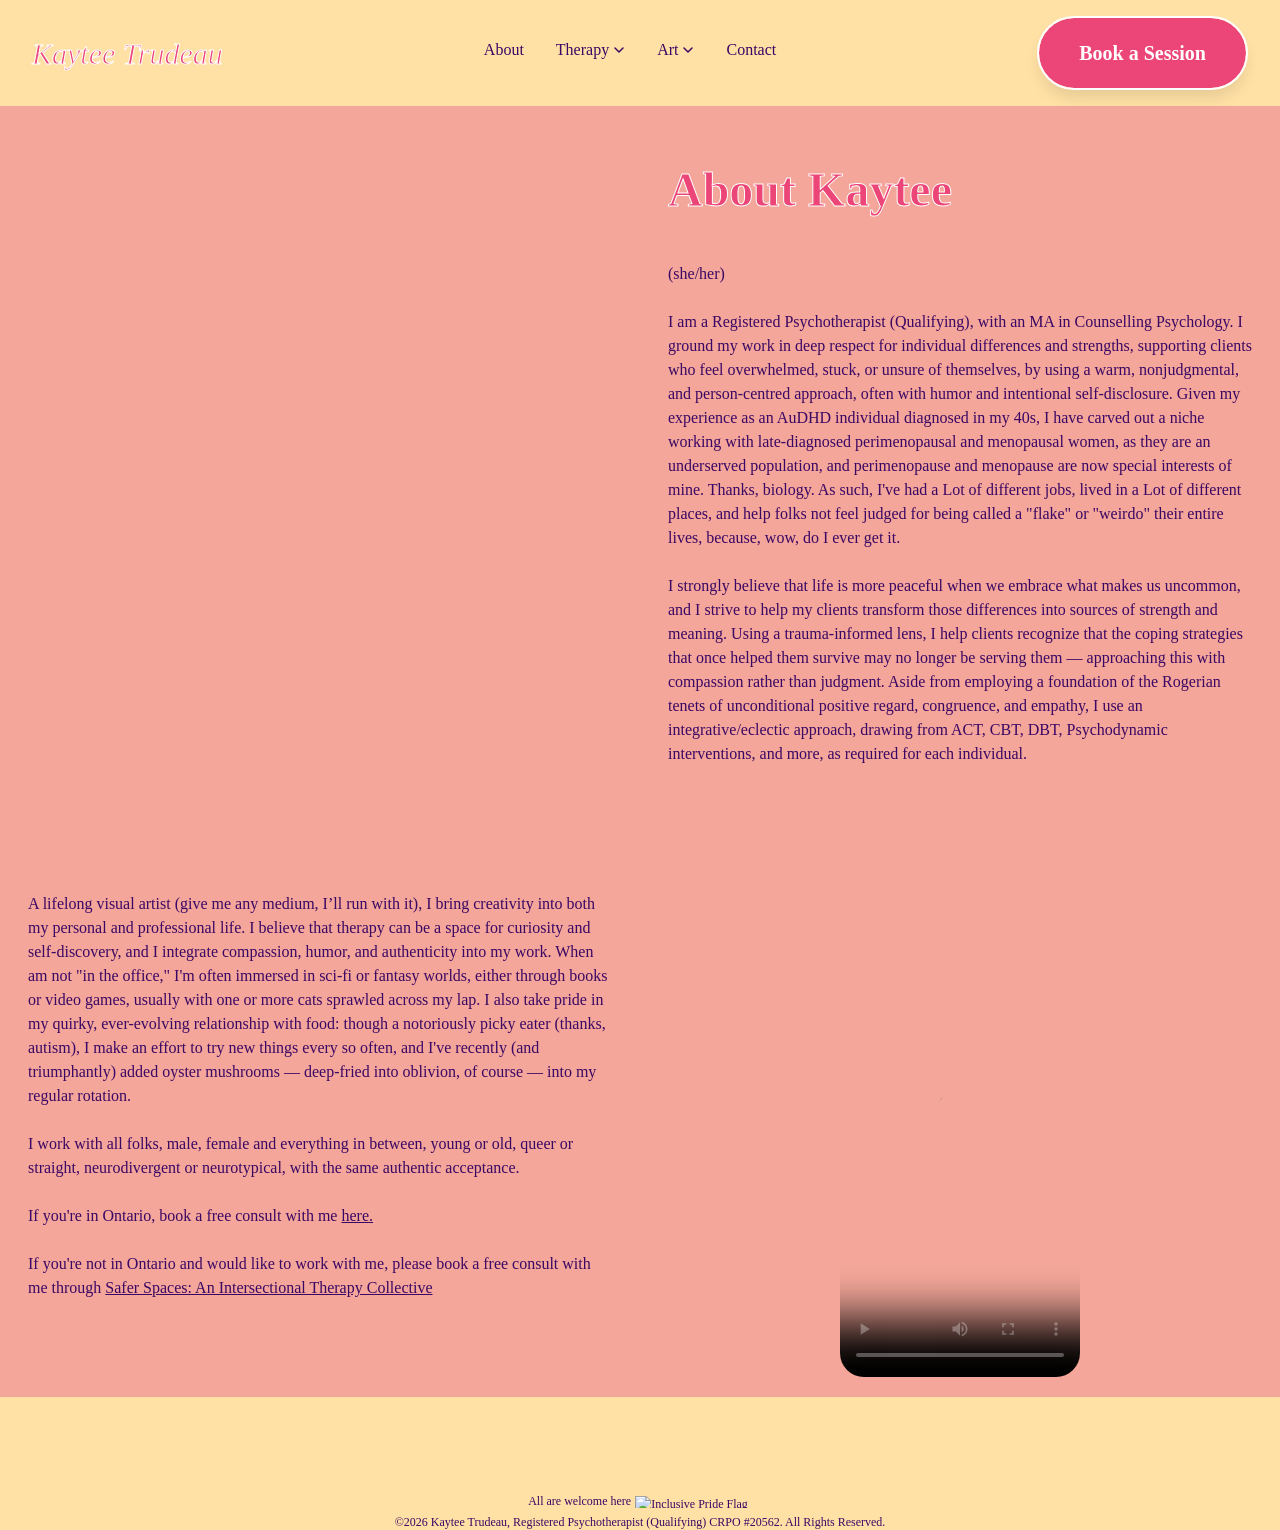
==== about.html @ de6227e6 "Remove background color from footer Removed background color from footer in about.html" ====
<!doctype html>

<html lang="en">
  <head>
        <link rel="stylesheet" href="style.css">
    <link rel="preconnect" href="https://cdn.shopify.com">
<!-- Preload for Mobile Screens -->
<link rel="preload" fetchpriority="high" as="image" href="https://cdn.shopify.com/s/files/1/0006/9556/6392/files/kaytee_in_office.jpg?width=400&format=webp" type="image/webp" media="(max-width: 767px)">

<!-- Preload for Desktop Screens -->
<link rel="preload" fetchpriority="high" as="image" href="https://cdn.shopify.com/s/files/1/0006/9556/6392/files/kaytee_in_office.jpg?width=1200"&format=webp type="image/webp" media="(min-width: 768px)">   
    <!-- Google tag (gtag.js) -->
<script async src="https://www.googletagmanager.com/gtag/js?id=G-HZFQVVL7S4"></script>
<script>
  window.dataLayer = window.dataLayer || [];
  function gtag(){dataLayer.push(arguments);}
  gtag('js', new Date());

  gtag('config', 'G-HZFQVVL7S4');
</script>
   <meta charset="utf-8" />
   <title>About Kaytee Trudeau | Neurodivergent Therapist Ontario</title>
    <meta
      name="description"
      content="Meet Kaytee Trudeau, an AuDHD Registered Psychotherapist (Qualifying) in Ontario focusing on therapy for neurodivergent (ADHD/ASD) perimenopause & menopause."
    />
    <link rel="canonical" href="https://kayteetrudeau.ca/about" />
    <link rel="icon" type="image/png" href="https://cdn.shopify.com/s/files/1/0006/9556/6392/files/favicon.png">
    <meta
      property="og:title"
      content="About Kaytee Trudeau | AuDHD & Neurodivergent Therapist Ontario"
    />
    <meta
      property="og:description"
      content="Meet Kaytee Trudeau, an AuDHD Registered Psychotherapist (Qualifying) in Ontario focusing on therapy for neurodivergent (ADHD/ASD) perimenopause & menopause."
    />
    <meta
      property="og:image"
      content="https://cdn.shopify.com/s/files/1/0006/9556/6392/files/kaytee_in_office.jpg"
    />

    <meta content="width=device-width, initial-scale=1.0" name="viewport" />
    <script>
      function openMobileMenu() {
        document.getElementById('mobileMenu').classList.add('open');
        document.body.style.overflow = 'hidden';
      }
      function closeMobileMenu() {
        document.getElementById('mobileMenu').classList.remove('open');
        document.body.style.overflow = '';
      }
      function toggleSection(id) {
        const section = document.getElementById(id);
        const chevron = document.getElementById(id + '-chevron');
        const isOpen = section.style.display === 'flex';
        section.style.display = isOpen ? 'none' : 'flex';
        chevron.style.transform = isOpen ? 'rotate(0deg)' : 'rotate(180deg)';
      }
    </script>
    <style>
  .responsive-bg-image {
    width: 100%;
    min-height: 450px;
    background-size: cover;
    background-position: center;
  }
</style>
  </head>
  <body class="bg-white font-body selection:bg-tertiary/30">
      <div id="header-placeholder"></div>
<script>
  fetch('header.html')
    .then(response => response.text())
    .then(data => {
      document.getElementById('header-placeholder').innerHTML = data;
    });
</script>
    <main
      class="relative overflow-hidden about-main"
      style="background-color: #f3a699;
      color: #3b0764;"
    >
    
<div class="about-grid-container">
          <div style="width: 100%; padding: 20px 20px 0px 20px; display: flex;">
         <div class="responsive-bg-image" fetchpriority="high" style="
width: 100%; 
        min-height: 450px; 
        background-size: cover; 
        background-position: center; 
        border-radius: 1.5rem;
      "></div>
        </div>
        <div
          class="about-text-up"
          style="
            width: 100%;
            padding: 28px 28px 0px 28px;
            display: flex;
            flex-direction: column;
            justify-content: flex-start;
            margin-top: 10px;
          "
        >
          <h2
            class="text-5xl font-headline font-bold mb-12"
            style="color: #eb4677; -webkit-text-stroke: 1px white; padding: 0;"
          >
            About Kaytee
          </h2>
          <span class="text-2xl">(she/her)</span><br />
          <p class="p10">
            I am a Registered Psychotherapist (Qualifying), with an MA in
            Counselling Psychology. I ground my
            work in deep respect for individual differences and strengths,
            supporting clients who feel overwhelmed, stuck, or unsure of
            themselves, by using a warm, nonjudgmental, and person-centred approach, often with humor
            and intentional self-disclosure. Given my
            experience as an AuDHD individual diagnosed in my 40s, I have carved out a niche working with late-diagnosed
            perimenopausal and menopausal women, as they are an underserved
            population, and perimenopause and menopause are now special
            interests of mine. Thanks, biology. As such, I've had a Lot of different jobs, lived in a Lot of different places, and 
            help folks not feel judged for being called a "flake" or "weirdo" their entire lives, because, wow, do I ever get it.<br /><br />
            I strongly believe that life is
            more peaceful when we embrace what makes us uncommon, and I strive
            to help my clients transform those differences into sources of
            strength and meaning. Using a trauma-informed lens, I help clients
            recognize that the coping strategies that once helped them survive may no
            longer be serving them — approaching this with compassion rather
            than judgment. Aside from employing a foundation of the Rogerian
            tenets of unconditional positive regard, congruence, and empathy, I
            use an integrative/eclectic approach, drawing from ACT, CBT, DBT,
            Psychodynamic interventions, and more, as required for each individual.
          </p>
        </div>
      </div>
<div style="clear: both; display: block; height: 1px; visibility: hidden;"></div>
<div class="about-grid-container" style="align-items: center;">
          <div
          class="about-text-down"
          style="
            width: 100%;
            padding: 28px 28px 0px 28px;
            display: flex;
            flex-direction: column;
            justify-content: center;
          "
        >
          <p>
            A lifelong visual
            <a href="https://www.behance.net/kayteetrudeau">artist</a> (give me
            any medium, I’ll run with it), I bring creativity into both my
            personal and professional life. I believe that therapy can be a
            space for curiosity and self-discovery, and I integrate compassion,
            humor, and authenticity into my work. When am not "in the office,"
            I'm often immersed in sci-fi or fantasy worlds, either through books
            or video games, usually with one or more cats sprawled across my
            lap. I also take pride in my quirky, ever-evolving relationship with
            food: though a notoriously picky eater (thanks, autism), I make an
            effort to try new things every so often, and I've recently (and
            triumphantly) added oyster mushrooms — deep-fried into oblivion, of
            course — into my regular rotation. <br /><br />
            I work with all folks, male, female and everything in between, young
            or old, queer or straight, neurodivergent or neurotypical, with the
            same authentic acceptance.
            <br /><br />
            If you're in Ontario, book a free consult with me <a
              href="book-a-session.html"
              style="text-decoration: underline"
              >here.</a
            ></br></br> If you're not in Ontario and would like to work with me, please book a free consult with me through <a style="text-decoration: underline" href="https://saferspacestherapy.janeapp.com/locations/safer-spaces/book#/staff_member/28">Safer Spaces: An Intersectional Therapy Collective</a>
          </p>
        </div>
       <!-- Added a wrapper to center the constrained video and keep layout isolated -->
<div class="video-container" style="width: 100%; overflow: hidden; padding: 20px; display: flex; justify-content: center;">
  <video
    style="
      max-width: 650px; /* Prevents the video from blowing up to 100% screen width */
      height: auto; 
      display: block; 
      border-radius: 1.5rem;
        margin: 0 auto;
    "
    src="https://cdn.shopify.com/videos/c/o/v/43a85d08a9e9406cae73b7aef0f4cc10.mp4"
poster="https://cdn.shopify.com/s/files/1/0006/9556/6392/files/screenshot_of_kaytee_video.png?format=webp"
    controls
  ></video>
</div>
      </div>
    </main>

    <footer style="padding-top: 6rem">
      <div class="font-label text-center text-xs pt12" style="color: #3b0764">
        <div style="margin-bottom: 5px">
          <span>All are welcome here</span
          ><img
            src="https://cdn.shopify.com/s/files/1/0006/9556/6392/files/Inclusive-Pride-Flag.png?format=100webp&width=50"
            alt="Inclusive Pride Flag"
            style="display: inline-block; height: 12px; margin: 0 4px"
          />
        </div>
        ©2026 Kaytee Trudeau, Registered Psychotherapist (Qualifying) CRPO #20562.
        All Rights Reserved.
      </div>
    </footer>
  </body>
</html>
---- style.css ----
:root {
    --color-purple-deep: #3b0764;
    --color-purple-light: #f3e7fd;
    --color-pink: #eb4677;
    --color-yellow: #f7be4e;
    --color-white: #ffffff;
    --font-headline: 'Cooper Five Opti Black', cursive;
    --font-body: 'Fraunces', serif;
    --transition: all 0.5s cubic-bezier(0.4, 0, 0.2, 1);
}

@font-face {
    font-family: 'Cooper Five Opti Black';
    src: url(https://cdn.shopify.com/s/files/1/0006/9556/6392/files/CooperFiveOpti-Black.ttf?v=1774447652) format('truetype');
    font-weight: 400;
    font-style: normal;
    font-display: swap;
}
@font-face {
    font-display: swap;
    font-family: Fraunces;
    font-style: normal;
    font-weight: 400;
    src: url(https://cdn.shopify.com/s/files/1/0006/9556/6392/files/fraunces-v38-latin-regular.woff2) format('woff2');
}
@font-face {
    font-display: swap;
    font-family: Fraunces;
    font-style: italic;
    font-weight: 400;
    src: url(https://cdn.shopify.com/s/files/1/0006/9556/6392/files/fraunces-v38-latin-italic.woff2) format('woff2');
}
@font-face {
    font-display: swap;
    font-family: Fraunces;
    font-style: normal;
    font-weight: 500;
    src: url(https://cdn.shopify.com/s/files/1/0006/9556/6392/files/fraunces-v38-latin-500.woff2) format('woff2');
}
@font-face {
    font-display: swap;
    font-family: Fraunces;
    font-style: normal;
    font-weight: 700;
    src: url(https://cdn.shopify.com/s/files/1/0006/9556/6392/files/fraunces-v38-latin-700.woff2) format('woff2');
}

.bento-container {
    background-color: var(--color-purple-deep);
    border-radius: 3rem;
    border: 3px solid var(--color-purple-deep);
    transition: var(--transition);
    color: #fff;
}
.purple-cards:hover .bento-container {
    transform: translateY(-5px);
}
.btn-gradient {
    background: var(--color-pink);
    padding: 1.25rem 2.5rem;
    border-radius: 9999px;
    font-weight: 700;
    text-align: center;
    display: inline-block;
    color: #fff;
    transition: var(--transition);
    box-shadow: 0 10px 15px -3px rgba(0, 0, 0, .1);
    text-decoration: none;
}
.btn-gradient:hover {
    border: 2px solid var(--color-pink);
    color: var(--color-pink);
    transform: scale(1.05);
}
.category-pill {
    display: inline-block;
    background-color: #3b0764;
    color: #fff;
    padding: .75rem 2rem;
    border-radius: 9999px;
    font-family: 'Cooper Five Opti Black', serif;
    font-size: 1.5rem;
    font-style: italic;
    margin-bottom: 2rem;
    box-shadow: 0 10px 15px -3px rgba(0, 0, 0, .1);
}
.resource-pill {
    display: flex;
    flex-direction: column;
    padding: 1.25rem;
    background-color: #fff;
    border: 2px solid #f7be4e;
    border-radius: 1.5rem;
    transition: all .2s ease-in-out;
    text-decoration: none;
    height: 100%;
}
a.resource-pill:hover {
    box-shadow: 0 4px 12px rgba(243, 166, 153, .3);
    transform: translateY(-2px);
    border-color: #f7be4e;
}
.pill-label {
    font-weight: 800;
    letter-spacing: .1em;
    color: #eb4677;
    margin-bottom: .25rem;
    text-transform: uppercase;
    display: block;
    font-size: .75rem;
    opacity: .8;
}
.pill-title {
    color: #3b0764;
    font-size: 1rem;
    line-height: 1.4;
    display: block;
    font-weight: 600;
}
.dropdown-item {
    display: flex;
    align-items: center;
    transition: background .15s;
    padding: .75rem 1rem;
}
.dropdown-item:hover {
    background-color: rgba(235, 70, 119, .15) !important;
}
.about-grid-container {
    display: grid;
    grid-template-columns: 1fr 1fr;
    width: 100%;
}
.responsive-bg-image {
    background-image: url("https://cdn.shopify.com/s/files/1/0006/9556/6392/files/kaytee_in_office.jpg?width=1200&format=webp");
}
.hero-img img {
    display: block;
    vertical-align: middle;
    max-width: 100%;
}
.font-headline, .logo-text, .mobile-menu-top-link, .nav-link {
    font-family: 'Cooper Five Opti Black', cursive !important;
}
.sparkle {
    pointer-events: none;
}
@media (min-width: 769px) {
    .desktop-hide { display: none; }
main {
  padding-top: 8rem;
}
.index-main {
  padding-top: 0;
}
}

@media (max-width: 768px) {
    .consult-img { width: 100% !important; }
    .bento { height: 24rem !important; }
    .mobile-hide { display: none; }
    .title-text { padding-right: .5rem; }
    .bento-container { max-height: auto !important; }
    .indie { align-items: flex-start; flex-direction: column; align-items: center; }
    .hero-img { top: 18% !important; transform: none !important; width: 45% !important; left: 1rem !important; }
    
    .mobile-p { 
        background: #fff; 
        color: #3b0764 !important; 
        padding: 1.25rem; 
        border-radius: 2rem; 
        border: 2px solid #f7be4e; 
        box-shadow: 0 4px 10px rgba(0, 0, 0, .05); 
        margin-bottom: 30px !important; 
        width: 95% !important; 
        -webkit-text-fill-color: #3b0764 !important; 
    }
    .mobile-title-nd { 
        display: block !important; 
        text-align: center !important; 
        padding-right: 0 !important; 
        width: 100% !important; 
        margin-left: 0 !important; 
        font-size: 22px !important; 
        margin-right: 0 !important; 
        padding-left: 0 !important; 
    }
    .mobile-p-flex { display: flex; justify-content: center; }
    .hero-section { margin-bottom: 0 !important; }
    .indie-mobile { display: flex; margin-top: 15px; justify-content: center; }
    .text-xs { padding-left: 10px; margin-right: 8px; }
    .purple-cards { text-align: center; }
    .button-mob { padding: 20px; }
    a.button-mob { width: max-content; margin: auto; }
    .about-p { width: 25rem; }
    
    .mobile-menu-top-link {
        display: block !important;
        font-family: 'Cooper Five Opti Black', cursive !important;
        font-size: 2rem;
        font-style: italic;
        color: #fff !important;
        text-decoration: none;
    }
    .about-grid-container {
        grid-template-columns: 1fr;
    }
    .responsive-bg-image {
        background-image: url("https://cdn.shopify.com/s/files/1/0006/9556/6392/files/kaytee_in_office.jpg?width=400");
    }
}
.grainy-bg {
    background-image: url("data:image/svg+xml,  %3Csvg viewBox='0 0 200 200' xmlns='http://www.w3.org/2000/svg'%3E%3Cfilter id='noiseFilter'%3E%3CfeTurbulence type='fractalNoise' baseFrequency='0.65' numOctaves='3' stitchTiles='stitch'/%3E%3C/filter%3E%3Crect width='100%25' height='100%25' filter='url(%23noiseFilter)'/%3E%3C/svg%3E");
    opacity: .04;
}
body {
    font-size: 1rem;
}
.nav-link {
    color: #3b0764;
    font-weight: 500;
    border-bottom: 2px solid transparent;
    padding-bottom: 4px;
    transition: .2s;
}
.nav-link:hover {
    color: #eb4677;
    border-color: #f7be4e;
    font-weight: 700;
}
.btn-gradient {
    background: padding-box #eb4677;
    border: 2px solid #fff;
    transition: .3s;
}
.btn-gradient:hover {
    background: 0 0;
    border: 2px solid #eb4677;
    color: #eb4677;
}
.card-shadow::before {
    border-radius: 3rem;
    border: 1px solid rgba(255, 255, 255, .3);
    transform: translate(10px, 10px);
    background: rgba(255, 255, 255, .9);
    z-index: -1;
}
.card-shadow::after {
    border-radius: 3rem;
    transform: translate(13px, 13px);
    background: #3b0764;
    z-index: -2;
}
.mobile-menu {
    display: none;
    position: fixed;
    top: 0;
    left: 0;
    right: 0;
    bottom: 0;
    background: rgba(59, 7, 100, .98);
    z-index: 200;
    flex-direction: column;
    align-items: center;
    padding-top: 8rem;
    justify-content: flex-start;
    gap: 2rem;
}
.mobile-menu.open {
    display: flex;
    align-items: flex-start;
    padding: 2rem;
}
@keyframes wave-slide {
    0% {
    transform: translateX(0);
}
100% {
    transform: translateX(-50%);
}
}@keyframes retro-sparkle {
    0%, 100% {
    transform: scale(0);
    opacity: 0;
}
50% {
    transform: scale(1.2);
    opacity: 1;
}
}.sparkle-container {
    position: relative;
    display: inline-block;
}
.sparkle {
    position: absolute;
    color: #f7be4e;
    font-size: 1.2rem;
    animation: 2s ease-in-out infinite retro-sparkle;
    opacity: 0;
}
.s1 {
    top: -10px;
    left: -15px;
    animation-delay: 0s;
}
.s2 {
    top: -15px;
    right: -10px;
    animation-delay: .7s;
    font-size: .9rem;
}
.s3 {
    bottom: -14px;
    right: 108px;
    animation-delay: 1.3s;
    font-size: 1rem;
}
.blur-3xl {
    filter: blur(64px);
}
@media (min-width:701px) {
    .desktop-hide {
    display: none;
}
.bento-container {
    max-height: 650px;
}
}@media (max-width:768px) {
    .hero-img {
    top: 18%!important;
    transform: none!important;
    width: 45%!important;
    left: 1rem!important;
}
body>main>section.hero-section.relative.mb-10>div.title-text.relative.z-10.max-w-9xl.mx-auto.px-6.pt-20.pb-8>h1>span.block.mt-2.mobile-title-nd {
    margin-top: 1.5rem;
}
.hero-section, h1 {
    margin-bottom: 0!important;
}
.mobile-p {
    background: #fff;
    color: #3b0764!important;
    padding: 1.25rem;
    border-radius: 2rem;
    border: 2px solid #f7be4e;
    box-shadow: 0 4px 10px rgba(0, 0, 0, .05);
    margin-bottom: 30px!important;
    width: 95%!important;
    -webkit-text-fill-color: #3b0764!important;
}
.mobile-p-flex {
    display: flex;
    justify-content: center;
}
body>main>section.hero-section.relative.mb-10>div.title-text.relative.z-10.max-w-9xl.mx-auto.px-6.pt-24.pb-8>h1>span.text-white.block {
    margin-bottom: 30px;
}
.indie {
    flex-direction: column;
    align-items: center;
}
.indie-mobile {
    display: flex;
    margin-top: 15px;
    justify-content: center;
}
.text-xs {
    padding-left: 10px;
}
body>main>section.max-w-7xl.mx-auto.px-6.grid.grid-cols-1.md\:grid-cols-12.gap-8.items-stretch.pb-12>div:nth-child(2)>div>div.md\:w-1\/2.p-12.flex.flex-col.justify-center>div.indie.flex.justify-between.mb-6>div.text-right.indie-mobile>span:nth-child(2), body>main>section.max-w-7xl.mx-auto.px-6.grid.grid-cols-1.md\:grid-cols-12.gap-8.items-stretch.pb-12>div:nth-child(2)>div>div.md\:w-1\/2.p-12.flex.flex-col.justify-center>div.indie.flex.justify-between.mb-6>div.text-right.indie-mobile>span:nth-child(3) {
    margin-right: 5px;
}
.purple-cards {
    text-align: center;
}
.about-p {
    width: 20rem;
}
.title-text {
    padding-top: 5rem!important;
}
.mobile-title-nd {
    display: block!important;
    text-align: center!important;
    padding-right: 0!important;
    width: 100%!important;
    margin-left: 0!important;
    font-size: 22px!important;
    margin-right: 0!important;
    padding-left: 0!important;
}
.button-mob {
    padding: 20px;
}
.mobile-menu-top-link {
    display: block!important;
    font-family: 'Cooper Five Opti Black', cursive!important;
    font-size: 2rem;
    font-style: italic;
    color: #fff!important;
    text-decoration: none;
}
}input::placeholder, textarea::placeholder {
    font-family: Fraunces, serif;
    font-size: 1rem;
    line-height: 1.5rem;
}
.send {
    font-size: 1.35em;
}
.bg-surface-container-high {
    --tw-bg-opacity: 1;
    background-color: rgb(59 7 100 / var(--tw-bg-opacity, 1));
}
.transition-transform {
    transition-property: transform;
    transition-timing-function: cubic-bezier(.4, 0, .2, 1);
}
@font-face {
    font-family: 'Cooper Five Opti Black';
    src: url(https://cdn.shopify.com/s/files/1/0006/9556/6392/files/CooperFiveOpti-Black.woff2) format('woff2');
    font-display: swap;
}
body {
    font-family: Fraunces, serif;
    color: var(--color-purple-deep);
}
a.button-mob {
    width: max-content;
    margin: auto;
}
.responsive-bg-image {
    width: 100%;
    min-height: 450px;
    background-size: cover;
    background-position: center;
}
.video-container {
    width: 100%;
    height: 70vh;
    min-height: 500px;
    max-height: 800px;
    background-color: #f3a699;
    overflow: hidden;
    display: block;
}
.video-container video {
    width: 40%;
    height: 100%;
    object-fit: cover;
    object-position: center;
    display: block;
}
@media (max-width:768px) {
    .about-left-right, .about-right-left {
    display: block!important;
}
.about-right-left {
    display: flex!important;
    flex-direction: column-reverse!important;
    margin-top: 60px;
}
.about-left-right>div, .about-right-left>div {
    width: 100%!important;
    padding: 30px 20px!important;
    box-sizing: border-box!important;
}
.video-container {
    width: 90%!important;
    height: auto!important;
    min-height: 0!important;
    max-height: none!important;
    padding: 0!important;
    margin: 1rem auto;
}
.video-container video {
    width: 100%!important;
    height: auto!important;
    aspect-ratio: 9/16!important;
    object-fit: cover!important;
}
h2, h2+span {
    text-align: center;
}
}.about-grid-container {
    display: grid;
    grid-template-columns: 1fr 1fr;
    width: 100%}
.responsive-bg-image {
    background-image: url(https://cdn.shopify.com/s/files/1/0006/9556/6392/files/kaytee_in_office.jpg?width=1200&format=webp);
}
@media (max-width:600px) {
    .about-grid-container {
    grid-template-columns: 1fr;
}
.responsive-bg-image {
    background-image: url(https://cdn.shopify.com/s/files/1/0006/9556/6392/files/kaytee_in_office.jpg?width=400);
}
}input:focus {
    outline: 0;
    border-color: #eb4677;
}
input, textarea {
    color: #3b0764;
    border: 1px solid rgba(243, 166, 153, .2);
    background-color: rgb(243 231 253 / .3);
}
.category-pill {
    display: inline-block;
    background-color: #3b0764;
    color: #fff;
    padding: .75rem 2rem;
    border-radius: 9999px;
    font-family: 'Cooper Five Opti Black', serif;
    font-size: 1.5rem;
    font-style: italic;
    margin-bottom: 2rem;
    box-shadow: 0 10px 15px -3px rgba(0, 0, 0, .1);
}
.resource-pill {
    display: flex;
    flex-direction: column;
    padding: 1.25rem;
    background-color: #fff;
    border: 2px solid #f3a699;
    border-radius: 1.5rem;
    transition: all .2s ease-in-out;
    text-decoration: none;
    height: 100%}
a.resource-pill:hover {
    box-shadow: 0 4px 12px rgba(243, 166, 153, .3);
    transform: translateY(-2px);
    border-color: #f7be4e;
}
.pill-label {
    font-size: 10px;
    font-weight: 800;
    text-transform: uppercase;
    letter-spacing: .1em;
    color: #eb4677;
    margin-bottom: .25rem;
}
.pill-title {
    font-weight: 700;
    color: #3b0764;
    font-size: 1rem;
    line-height: 1.4;
}
.sub-group-label {
    font-size: .75rem;
    font-weight: 700;
    text-transform: uppercase;
    letter-spacing: .05em;
    color: #eb4677;
    margin-bottom: .75rem;
    margin-left: 1rem;
}
.category-pill {
    display: inline-block;
    background-color: #3b0764;
    color: #fff;
    padding: .75rem 2rem;
    border-radius: 9999px;
    font-family: 'Cooper Five Opti Black', serif;
    font-size: 1.5rem;
    font-style: italic;
    margin-bottom: 2rem;
    box-shadow: 0 10px 15px -3px rgba(0, 0, 0, .1);
}
.resource-pill {
    display: flex;
    flex-direction: column;
    padding: 1.25rem;
    background-color: #fff;
    border: 2px solid #f7be4e;
    border-radius: 1.5rem;
    transition: all .2s ease-in-out;
    text-decoration: none;
    height: 100%}
a.resource-pill:hover {
    box-shadow: 0 4px 12px rgba(243, 166, 153, .3);
    transform: translateY(-2px);
    border-color: #f7be4e;
}
.pill-label {
    font-size: 10px;
    font-weight: 800;
    text-transform: uppercase;
    letter-spacing: .1em;
    color: #eb4677;
    margin-bottom: .25rem;
}
.pill-title {
    font-weight: 700;
    color: #3b0764;
    font-size: 1rem;
    line-height: 1.4;
}
.sub-group-label {
    font-size: .75rem;
    font-weight: 700;
    text-transform: uppercase;
    letter-spacing: .05em;
    color: #eb4677;
    margin-bottom: .75rem;
    margin-left: 1rem;
}

h2 {
    padding: 0 275px 10px 275px;
}
@media (max-width:768px) {
    h1 {
    padding: 0 15px 20px 15px;
}
h2 {
    padding: 10px 15px 20px 15px;
}
.about-main {
  top: 4.75rem;
}
}

/*! tailwindcss v4.3.2 | MIT License | https://tailwindcss.com */
@layer properties;
@layer theme, base, components, utilities;
@layer theme {
  :root, :host {
    --font-sans: ui-sans-serif, system-ui, sans-serif, 'Apple Color Emoji', 'Segoe UI Emoji', 'Segoe UI Symbol',
    'Noto Color Emoji';
    --font-mono: ui-monospace, SFMono-Regular, Menlo, Monaco, Consolas, 'Liberation Mono', 'Courier New',
    monospace;
    --color-gray-500: oklch(55.1% 0.027 264.364);
    --color-gray-600: oklch(44.6% 0.03 256.802);
    --color-gray-700: oklch(37.3% 0.034 259.733);
    --color-white: #fff;
    --spacing: 0.25rem;
    --container-3xl: 48rem;
    --container-4xl: 56rem;
    --container-5xl: 64rem;
    --container-7xl: 80rem;
    --text-xs: 0.75rem;
    --text-xs--line-height: calc(1 / 0.75);
    --text-sm: 0.875rem;
    --text-sm--line-height: calc(1.25 / 0.875);
    --text-lg: 1.125rem;
    --text-lg--line-height: calc(1.75 / 1.125);
    --text-xl: 1.25rem;
    --text-xl--line-height: calc(1.75 / 1.25);
    --text-3xl: 1.875rem;
    --text-3xl--line-height: calc(2.25 / 1.875);
    --text-4xl: 2.25rem;
    --text-4xl--line-height: calc(2.5 / 2.25);
    --text-5xl: 3rem;
    --text-5xl--line-height: 1;
    --font-weight-bold: 700;
    --leading-tight: 1.25;
    --leading-relaxed: 1.625;
    --radius-xl: 0.75rem;
    --radius-2xl: 1rem;
    --radius-3xl: 1.5rem;
    --blur-xl: 24px;
    --blur-3xl: 64px;
    --default-transition-duration: 150ms;
    --default-transition-timing-function: cubic-bezier(0.4, 0, 0.2, 1);
    --default-font-family: var(--font-sans);
    --default-mono-font-family: var(--font-mono);
  }
}
@layer base {
  *, ::after, ::before, ::backdrop, ::file-selector-button {
    box-sizing: border-box;
    margin: 0;
    padding: 0;
    border: 0 solid;
  }
  html, :host {
    line-height: 1.5;
    -webkit-text-size-adjust: 100%;
    tab-size: 4;
    font-family: var(--default-font-family, ui-sans-serif, system-ui, sans-serif, 'Apple Color Emoji', 'Segoe UI Emoji', 'Segoe UI Symbol', 'Noto Color Emoji');
    font-feature-settings: var(--default-font-feature-settings, normal);
    font-variation-settings: var(--default-font-variation-settings, normal);
    -webkit-tap-highlight-color: transparent;
  }
  hr {
    height: 0;
    color: inherit;
    border-top-width: 1px;
  }
  abbr:where([title]) {
    -webkit-text-decoration: underline dotted;
    text-decoration: underline dotted;
  }
  h1, h2, h3, h4, h5, h6 {
    font-size: inherit;
    font-weight: inherit;
  }
  a {
    color: inherit;
    -webkit-text-decoration: inherit;
    text-decoration: inherit;
  }
  b, strong {
    font-weight: bolder;
  }
  code, kbd, samp, pre {
    font-family: var(--default-mono-font-family, ui-monospace, SFMono-Regular, Menlo, Monaco, Consolas, 'Liberation Mono', 'Courier New', monospace);
    font-feature-settings: var(--default-mono-font-feature-settings, normal);
    font-variation-settings: var(--default-mono-font-variation-settings, normal);
    font-size: 1em;
  }
  small {
    font-size: 80%;
  }
  sub, sup {
    font-size: 75%;
    line-height: 0;
    position: relative;
    vertical-align: baseline;
  }
  sub {
    bottom: -0.25em;
  }
  sup {
    top: -0.5em;
  }
  table {
    text-indent: 0;
    border-color: inherit;
    border-collapse: collapse;
  }
  :-moz-focusring {
    outline: auto;
  }
  progress {
    vertical-align: baseline;
  }
  summary {
    display: list-item;
  }
  ol, ul, menu {
    list-style: none;
  }
  img, svg, video, canvas, audio, iframe, embed, object {
    display: block;
    vertical-align: middle;
  }
  img, video {
    max-width: 100%;
    height: auto;
  }
  button, input, select, optgroup, textarea, ::file-selector-button {
    font: inherit;
    font-feature-settings: inherit;
    font-variation-settings: inherit;
    letter-spacing: inherit;
    color: inherit;
    border-radius: 0;
    background-color: transparent;
    opacity: 1;
  }
  :where(select:is([multiple], [size])) optgroup {
    font-weight: bolder;
  }
  :where(select:is([multiple], [size])) optgroup option {
    padding-inline-start: 20px;
  }
  ::file-selector-button {
    margin-inline-end: 4px;
  }
  ::placeholder {
    opacity: 1;
  }
  @supports (not (-webkit-appearance: -apple-pay-button)) or (contain-intrinsic-size: 1px) {
    ::placeholder {
      color: currentcolor;
      @supports (color: color-mix(in lab, red, red)) {
        color: color-mix(in oklab, currentcolor 50%, transparent);
      }
    }
  }
  textarea {
    resize: vertical;
  }
  ::-webkit-search-decoration {
    -webkit-appearance: none;
  }
  ::-webkit-date-and-time-value {
    min-height: 1lh;
    text-align: inherit;
  }
  ::-webkit-datetime-edit {
    display: inline-flex;
  }
  ::-webkit-datetime-edit-fields-wrapper {
    padding: 0;
  }
  ::-webkit-datetime-edit, ::-webkit-datetime-edit-year-field, ::-webkit-datetime-edit-month-field, ::-webkit-datetime-edit-day-field, ::-webkit-datetime-edit-hour-field, ::-webkit-datetime-edit-minute-field, ::-webkit-datetime-edit-second-field, ::-webkit-datetime-edit-millisecond-field, ::-webkit-datetime-edit-meridiem-field {
    padding-block: 0;
  }
  ::-webkit-calendar-picker-indicator {
    line-height: 1;
  }
  :-moz-ui-invalid {
    box-shadow: none;
  }
  button, input:where([type='button'], [type='reset'], [type='submit']), ::file-selector-button {
    appearance: button;
  }
  ::-webkit-inner-spin-button, ::-webkit-outer-spin-button {
    height: auto;
  }
  [hidden]:where(:not([hidden='until-found'])) {
    display: none!important;
  }
}
@layer utilities {
  .pointer-events-none {
    pointer-events: none;
  }
  .invisible {
    visibility: hidden;
  }
  .absolute {
    position: absolute;
  }
  .fixed {
    position: fixed;
  }
  .relative {
    position: relative;
  }
  .inset-0 {
    inset: 0;
  }
  .-top-24 {
    top: calc(var(--spacing) * -24);
  }
  .top-0 {
    top: 0;
  }
  .top-full {
    top: 100%;
  }
  .-right-24 {
    right: calc(var(--spacing) * -24);
  }
  .left-0 {
    left: 0;
  }
  .left-1\/2 {
    left: calc(1 / 2 * 100%);
  }
  .z-2 {
    z-index: 2;
  }
  .z-3 {
    z-index: 3;
  }
  .z-4 {
    z-index: 4;
  }
  .z-10 {
    z-index: 10;
  }
  .z-50 {
    z-index: 50;
  }
  .z-\[100\] {
    z-index: 100;
  }
  .mx-auto {
    margin-inline: auto;
  }
  .mt-2 {
    margin-top: calc(var(--spacing) * 2);
  }
  .mt-3 {
    margin-top: calc(var(--spacing) * 3);
  }
  .mt-4 {
    margin-top: calc(var(--spacing) * 4);
  }
  .mt-12 {
    margin-top: calc(var(--spacing) * 12);
  }
  .mt-16 {
    margin-top: calc(var(--spacing) * 16);
  }
  .mb-2 {
    margin-bottom: calc(var(--spacing) * 2);
  }
  .mb-4 {
    margin-bottom: calc(var(--spacing) * 4);
  }
  .mb-6 {
    margin-bottom: calc(var(--spacing) * 6);
  }
  .mb-8 {
    margin-bottom: calc(var(--spacing) * 8);
  }
  .mb-10 {
    margin-bottom: calc(var(--spacing) * 10);
  }
  .mb-12 {
    margin-bottom: calc(var(--spacing) * 12);
  }
  .block {
    display: block;
  }
  .flex {
    display: flex;
  }
  .grid {
    display: grid;
  }
  .hidden {
    display: none;
  }
  .h-48 {
    height: calc(var(--spacing) * 48);
  }
  .h-64 {
    height: calc(var(--spacing) * 64);
  }
  .h-auto {
    height: auto;
  }
  .w-48 {
    width: calc(var(--spacing) * 48);
  }
  .w-64 {
    width: calc(var(--spacing) * 64);
  }
  .w-fit {
    width: fit-content;
  }
  .w-full {
    width: 100%;
  }
  .max-w-3xl {
    max-width: var(--container-3xl);
  }
  .max-w-4xl {
    max-width: var(--container-4xl);
  }
  .max-w-5xl {
    max-width: var(--container-5xl);
  }
  .max-w-7xl {
    max-width: var(--container-7xl);
  }
  .max-w-none {
    max-width: none;
  }
  .-translate-x-1\/2 {
    --tw-translate-x: calc(calc(1 / 2 * 100%) * -1);
    translate: var(--tw-translate-x) var(--tw-translate-y);
  }
  .transform {
    transform: var(--tw-rotate-x,) var(--tw-rotate-y,) var(--tw-rotate-z,) var(--tw-skew-x,) var(--tw-skew-y,);
  }
  .cursor-pointer {
    cursor: pointer;
  }
  .grid-cols-1 {
    grid-template-columns: repeat(1, minmax(0, 1fr));
  }
  .flex-col {
    flex-direction: column;
  }
  .flex-wrap {
    flex-wrap: wrap;
  }
  .items-center {
    align-items: center;
  }
  .items-stretch {
    align-items: stretch;
  }
  .justify-between {
    justify-content: space-between;
  }
  .justify-center {
    justify-content: center;
  }
  .gap-1 {
    gap: var(--spacing);
  }
  .gap-2 {
    gap: calc(var(--spacing) * 2);
  }
  .gap-3 {
    gap: calc(var(--spacing) * 3);
  }
  .gap-4 {
    gap: calc(var(--spacing) * 4);
  }
  .gap-6 {
    gap: calc(var(--spacing) * 6);
  }
  .gap-8 {
    gap: calc(var(--spacing) * 8);
  }
  .space-y-2 {
    :where(& > :not(:last-child)) {
      --tw-space-y-reverse: 0;
      margin-block-start: calc(calc(var(--spacing) * 2) * var(--tw-space-y-reverse));
      margin-block-end: calc(calc(var(--spacing) * 2) * calc(1 - var(--tw-space-y-reverse)));
    }
  }
  .space-y-6 {
    :where(& > :not(:last-child)) {
      --tw-space-y-reverse: 0;
      margin-block-start: calc(calc(var(--spacing) * 6) * var(--tw-space-y-reverse));
      margin-block-end: calc(calc(var(--spacing) * 6) * calc(1 - var(--tw-space-y-reverse)));
    }
  }
  .space-y-8 {
    :where(& > :not(:last-child)) {
      --tw-space-y-reverse: 0;
      margin-block-start: calc(calc(var(--spacing) * 8) * var(--tw-space-y-reverse));
      margin-block-end: calc(calc(var(--spacing) * 8) * calc(1 - var(--tw-space-y-reverse)));
    }
  }
  .space-y-20 {
    :where(& > :not(:last-child)) {
      --tw-space-y-reverse: 0;
      margin-block-start: calc(calc(var(--spacing) * 20) * var(--tw-space-y-reverse));
      margin-block-end: calc(calc(var(--spacing) * 20) * calc(1 - var(--tw-space-y-reverse)));
    }
  }
  .overflow-hidden {
    overflow: hidden;
  }
  .rounded-2xl {
    border-radius: var(--radius-2xl);
  }
  .rounded-3xl {
    border-radius: var(--radius-3xl);
  }
  .rounded-\[2rem\] {
    border-radius: 2rem;
  }
  .rounded-\[3rem\] {
    border-radius: 3rem;
  }
  .rounded-full {
    border-radius: calc(infinity * 1px);
  }
  .rounded-xl {
    border-radius: var(--radius-xl);
  }
  .border {
    border-style: var(--tw-border-style);
    border-width: 1px;
  }
  .border-2 {
    border-style: var(--tw-border-style);
    border-width: 2px;
  }
  .border-none {
    --tw-border-style: none;
    border-style: none;
  }
  .border-\[\#f3a699\]\/30 {
    border-color: color-mix(in oklab, #f3a699 30%, transparent);
  }
  .border-white\/40 {
    border-color: color-mix(in srgb, #fff 40%, transparent);
    @supports (color: color-mix(in lab, red, red)) {
      border-color: color-mix(in oklab, var(--color-white) 40%, transparent);
    }
  }
  .bg-\[\#f3e7fd\]\/30 {
    background-color: color-mix(in oklab, #f3e7fd 30%, transparent);
  }
  .bg-\[\#f7be4e\]\/20 {
    background-color: color-mix(in oklab, #f7be4e 20%, transparent);
  }
  .bg-transparent {
    background-color: transparent;
  }
  .bg-white {
    background-color: var(--color-white);
  }
  .bg-white\/10 {
    background-color: color-mix(in srgb, #fff 10%, transparent);
    @supports (color: color-mix(in lab, red, red)) {
      background-color: color-mix(in oklab, var(--color-white) 10%, transparent);
    }
  }
  .object-cover {
    object-fit: cover;
  }
  .p-4 {
    padding: calc(var(--spacing) * 4);
  }
  .p-6 {
    padding: calc(var(--spacing) * 6);
  }
  .p-8 {
    padding: calc(var(--spacing) * 8);
  }
  .p-12 {
    padding: calc(var(--spacing) * 12);
  }
  .px-2 {
    padding-inline: calc(var(--spacing) * 2);
  }
  .px-4 {
    padding-inline: calc(var(--spacing) * 4);
  }
  .px-6 {
    padding-inline: calc(var(--spacing) * 6);
  }
  .px-8 {
    padding-inline: calc(var(--spacing) * 8);
  }
  .py-1\.5 {
    padding-block: calc(var(--spacing) * 1.5);
  }
  .py-2 {
    padding-block: calc(var(--spacing) * 2);
  }
  .py-3 {
    padding-block: calc(var(--spacing) * 3);
  }
  .py-4 {
    padding-block: calc(var(--spacing) * 4);
  }
  .py-5 {
    padding-block: calc(var(--spacing) * 5);
  }
  .py-6 {
    padding-block: calc(var(--spacing) * 6);
  }
  .pt-4 {
    padding-top: calc(var(--spacing) * 4);
  }
  .pt-20 {
    padding-top: calc(var(--spacing) * 20);
  }
  .pt-24 {
    padding-top: calc(var(--spacing) * 24);
  }
  .pt-32 {
    padding-top: calc(var(--spacing) * 32);
  }
  .pb-4 {
    padding-bottom: calc(var(--spacing) * 4);
  }
  .pb-8 {
    padding-bottom: calc(var(--spacing) * 8);
  }
  .pb-10 {
    padding-bottom: calc(var(--spacing) * 10);
  }
  .pb-12 {
    padding-bottom: calc(var(--spacing) * 12);
  }
  .pb-16 {
    padding-bottom: calc(var(--spacing) * 16);
  }
  .text-center {
    text-align: center;
  }
  .text-right {
    text-align: right;
  }
  .text-3xl {
    font-size: var(--text-3xl);
    line-height: var(--tw-leading, var(--text-3xl--line-height));
  }
  .text-4xl {
    font-size: var(--text-4xl);
    line-height: var(--tw-leading, var(--text-4xl--line-height));
  }
  .text-5xl {
    font-size: var(--text-5xl);
    line-height: var(--tw-leading, var(--text-5xl--line-height));
  }
  .text-lg {
    font-size: var(--text-lg);
    line-height: var(--tw-leading, var(--text-lg--line-height));
  }
  .text-sm {
    font-size: var(--text-sm);
    line-height: var(--tw-leading, var(--text-sm--line-height));
  }
  .text-xl {
    font-size: var(--text-xl);
    line-height: var(--tw-leading, var(--text-xl--line-height));
  }
  .text-xs {
    font-size: var(--text-xs);
    line-height: var(--tw-leading, var(--text-xs--line-height));
  }
  .leading-relaxed {
    --tw-leading: var(--leading-relaxed);
    line-height: var(--leading-relaxed);
  }
  .leading-tight {
    --tw-leading: var(--leading-tight);
    line-height: var(--leading-tight);
  }
  .font-bold {
    --tw-font-weight: var(--font-weight-bold);
    font-weight: var(--font-weight-bold);
  }
  .text-\[\#3b0764\] {
    color: #3b0764;
  }
  .text-\[\#eb4677\] {
    color: #eb4677;
  }
  .text-gray-500 {
    color: var(--color-gray-500);
  }
  .text-gray-600 {
    color: var(--color-gray-600);
  }
  .text-gray-700 {
    color: var(--color-gray-700);
  }
  .text-white {
    color: var(--color-white);
  }
  .text-white\/90 {
    color: color-mix(in srgb, #fff 90%, transparent);
    @supports (color: color-mix(in lab, red, red)) {
      color: color-mix(in oklab, var(--color-white) 90%, transparent);
    }
  }
  .italic {
    font-style: italic;
  }
  .underline {
    text-decoration-line: underline;
  }
  .opacity-0 {
    opacity: 0%;
  }
  .opacity-50 {
    opacity: 50%;
  }
  .shadow-\[0_2px_20px_rgba\(0\,0\,0\,0\.2\)\] {
    --tw-shadow: 0 2px 20px var(--tw-shadow-color, rgba(0,0,0,0.2));
    box-shadow: var(--tw-inset-shadow), var(--tw-inset-ring-shadow), var(--tw-ring-offset-shadow), var(--tw-ring-shadow), var(--tw-shadow);
  }
  .shadow-lg {
    --tw-shadow: 0 10px 15px -3px var(--tw-shadow-color, rgb(0 0 0 / 0.1)), 0 4px 6px -4px var(--tw-shadow-color, rgb(0 0 0 / 0.1));
    box-shadow: var(--tw-inset-shadow), var(--tw-inset-ring-shadow), var(--tw-ring-offset-shadow), var(--tw-ring-shadow), var(--tw-shadow);
  }
  .shadow-sm {
    --tw-shadow: 0 1px 3px 0 var(--tw-shadow-color, rgb(0 0 0 / 0.1)), 0 1px 2px -1px var(--tw-shadow-color, rgb(0 0 0 / 0.1));
    box-shadow: var(--tw-inset-shadow), var(--tw-inset-ring-shadow), var(--tw-ring-offset-shadow), var(--tw-ring-shadow), var(--tw-shadow);
  }
  .shadow-xl {
    --tw-shadow: 0 20px 25px -5px var(--tw-shadow-color, rgb(0 0 0 / 0.1)), 0 8px 10px -6px var(--tw-shadow-color, rgb(0 0 0 / 0.1));
    box-shadow: var(--tw-inset-shadow), var(--tw-inset-ring-shadow), var(--tw-ring-offset-shadow), var(--tw-ring-shadow), var(--tw-shadow);
  }
  .blur-3xl {
    --tw-blur: blur(var(--blur-3xl));
    filter: var(--tw-blur,) var(--tw-brightness,) var(--tw-contrast,) var(--tw-grayscale,) var(--tw-hue-rotate,) var(--tw-invert,) var(--tw-saturate,) var(--tw-sepia,) var(--tw-drop-shadow,);
  }
  .drop-shadow {
    --tw-drop-shadow-size: drop-shadow(0 1px 2px var(--tw-drop-shadow-color, rgb(0 0 0 / 0.1))) drop-shadow(0 1px 1px var(--tw-drop-shadow-color, rgb(0 0 0 / 0.06)));
    --tw-drop-shadow: drop-shadow(0 1px 2px rgb(0 0 0 / 0.1)) drop-shadow( 0 1px 1px rgb(0 0 0 / 0.06));
    filter: var(--tw-blur,) var(--tw-brightness,) var(--tw-contrast,) var(--tw-grayscale,) var(--tw-hue-rotate,) var(--tw-invert,) var(--tw-saturate,) var(--tw-sepia,) var(--tw-drop-shadow,);
  }
  .backdrop-blur-xl {
    --tw-backdrop-blur: blur(var(--blur-xl));
    -webkit-backdrop-filter: var(--tw-backdrop-blur,) var(--tw-backdrop-brightness,) var(--tw-backdrop-contrast,) var(--tw-backdrop-grayscale,) var(--tw-backdrop-hue-rotate,) var(--tw-backdrop-invert,) var(--tw-backdrop-opacity,) var(--tw-backdrop-saturate,) var(--tw-backdrop-sepia,);
    backdrop-filter: var(--tw-backdrop-blur,) var(--tw-backdrop-brightness,) var(--tw-backdrop-contrast,) var(--tw-backdrop-grayscale,) var(--tw-backdrop-hue-rotate,) var(--tw-backdrop-invert,) var(--tw-backdrop-opacity,) var(--tw-backdrop-saturate,) var(--tw-backdrop-sepia,);
  }
  .transition-all {
    transition-property: all;
    transition-timing-function: var(--tw-ease, var(--default-transition-timing-function));
    transition-duration: var(--tw-duration, var(--default-transition-duration));
  }
  .transition-colors {
    transition-property: color, background-color, border-color, outline-color, text-decoration-color, fill, stroke, --tw-gradient-from, --tw-gradient-via, --tw-gradient-to;
    transition-timing-function: var(--tw-ease, var(--default-transition-timing-function));
    transition-duration: var(--tw-duration, var(--default-transition-duration));
  }
  .transition-transform {
    transition-property: transform, translate, scale, rotate;
    transition-timing-function: var(--tw-ease, var(--default-transition-timing-function));
    transition-duration: var(--tw-duration, var(--default-transition-duration));
  }
  .duration-200 {
    --tw-duration: 200ms;
    transition-duration: 200ms;
  }
  .duration-500 {
    --tw-duration: 500ms;
    transition-duration: 500ms;
  }
  .duration-1000 {
    --tw-duration: 1000ms;
    transition-duration: 1000ms;
  }
  .outline-none {
    --tw-outline-style: none;
    outline-style: none;
  }
  .group-hover\:visible {
    &:is(:where(.group):hover *) {
      @media (hover: hover) {
        visibility: visible;
      }
    }
  }
  .group-hover\:scale-110 {
    &:is(:where(.group):hover *) {
      @media (hover: hover) {
        --tw-scale-x: 110%;
        --tw-scale-y: 110%;
        --tw-scale-z: 110%;
        scale: var(--tw-scale-x) var(--tw-scale-y);
      }
    }
  }
  .group-hover\:rotate-180 {
    &:is(:where(.group):hover *) {
      @media (hover: hover) {
        rotate: 180deg;
      }
    }
  }
  .group-hover\:opacity-100 {
    &:is(:where(.group):hover *) {
      @media (hover: hover) {
        opacity: 100%;
      }
    }
  }
  .hover\:bg-\[rgba\(235\,70\,119\,0\.15\)\] {
    &:hover {
      @media (hover: hover) {
        background-color: rgba(235,70,119,0.15);
      }
    }
  }
  .hover\:underline {
    &:hover {
      @media (hover: hover) {
        text-decoration-line: underline;
      }
    }
  }
  .hover\:shadow-lg {
    &:hover {
      @media (hover: hover) {
        --tw-shadow: 0 10px 15px -3px var(--tw-shadow-color, rgb(0 0 0 / 0.1)), 0 4px 6px -4px var(--tw-shadow-color, rgb(0 0 0 / 0.1));
        box-shadow: var(--tw-inset-shadow), var(--tw-inset-ring-shadow), var(--tw-ring-offset-shadow), var(--tw-ring-shadow), var(--tw-shadow);
      }
    }
  }
  .hover\:shadow-xl {
    &:hover {
      @media (hover: hover) {
        --tw-shadow: 0 20px 25px -5px var(--tw-shadow-color, rgb(0 0 0 / 0.1)), 0 8px 10px -6px var(--tw-shadow-color, rgb(0 0 0 / 0.1));
        box-shadow: var(--tw-inset-shadow), var(--tw-inset-ring-shadow), var(--tw-ring-offset-shadow), var(--tw-ring-shadow), var(--tw-shadow);
      }
    }
  }
  .active\:scale-95 {
    &:active {
      --tw-scale-x: 95%;
      --tw-scale-y: 95%;
      --tw-scale-z: 95%;
      scale: var(--tw-scale-x) var(--tw-scale-y);
    }
  }
  .md\:col-span-12 {
    @media (width >= 48rem) {
      grid-column: span 12 / span 12;
    }
  }
  .md\:block {
    @media (width >= 48rem) {
      display: block;
    }
  }
  .md\:flex {
    @media (width >= 48rem) {
      display: flex;
    }
  }
  .md\:hidden {
    @media (width >= 48rem) {
      display: none;
    }
  }
  .md\:h-\[350px\] {
    @media (width >= 48rem) {
      height: 350px;
    }
  }
  .md\:h-\[500px\] {
    @media (width >= 48rem) {
      height: 500px;
    }
  }
  .md\:h-auto {
    @media (width >= 48rem) {
      height: auto;
    }
  }
  .md\:w-1\/2 {
    @media (width >= 48rem) {
      width: calc(1 / 2 * 100%);
    }
  }
  .md\:grid-cols-2 {
    @media (width >= 48rem) {
      grid-template-columns: repeat(2, minmax(0, 1fr));
    }
  }
  .md\:grid-cols-12 {
    @media (width >= 48rem) {
      grid-template-columns: repeat(12, minmax(0, 1fr));
    }
  }
  .md\:flex-row {
    @media (width >= 48rem) {
      flex-direction: row;
    }
  }
  .md\:flex-row-reverse {
    @media (width >= 48rem) {
      flex-direction: row-reverse;
    }
  }
  .md\:p-12 {
    @media (width >= 48rem) {
      padding: calc(var(--spacing) * 12);
    }
  }
  .md\:text-5xl {
    @media (width >= 48rem) {
      font-size: var(--text-5xl);
      line-height: var(--tw-leading, var(--text-5xl--line-height));
    }
  }
  .md\:text-xl {
    @media (width >= 48rem) {
      font-size: var(--text-xl);
      line-height: var(--tw-leading, var(--text-xl--line-height));
    }
  }
  .lg\:grid-cols-3 {
    @media (width >= 64rem) {
      grid-template-columns: repeat(3, minmax(0, 1fr));
    }
  }
}
@property --tw-translate-x {
  syntax: "*";
  inherits: false;
  initial-value: 0;
}
@property --tw-translate-y {
  syntax: "*";
  inherits: false;
  initial-value: 0;
}
@property --tw-translate-z {
  syntax: "*";
  inherits: false;
  initial-value: 0;
}
@property --tw-rotate-x {
  syntax: "*";
  inherits: false;
}
@property --tw-rotate-y {
  syntax: "*";
  inherits: false;
}
@property --tw-rotate-z {
  syntax: "*";
  inherits: false;
}
@property --tw-skew-x {
  syntax: "*";
  inherits: false;
}
@property --tw-skew-y {
  syntax: "*";
  inherits: false;
}
@property --tw-space-y-reverse {
  syntax: "*";
  inherits: false;
  initial-value: 0;
}
@property --tw-border-style {
  syntax: "*";
  inherits: false;
  initial-value: solid;
}
@property --tw-leading {
  syntax: "*";
  inherits: false;
}
@property --tw-font-weight {
  syntax: "*";
  inherits: false;
}
@property --tw-shadow {
  syntax: "*";
  inherits: false;
  initial-value: 0 0 #0000;
}
@property --tw-shadow-color {
  syntax: "*";
  inherits: false;
}
@property --tw-shadow-alpha {
  syntax: "<percentage>";
  inherits: false;
  initial-value: 100%;
}
@property --tw-inset-shadow {
  syntax: "*";
  inherits: false;
  initial-value: 0 0 #0000;
}
@property --tw-inset-shadow-color {
  syntax: "*";
  inherits: false;
}
@property --tw-inset-shadow-alpha {
  syntax: "<percentage>";
  inherits: false;
  initial-value: 100%;
}
@property --tw-ring-color {
  syntax: "*";
  inherits: false;
}
@property --tw-ring-shadow {
  syntax: "*";
  inherits: false;
  initial-value: 0 0 #0000;
}
@property --tw-inset-ring-color {
  syntax: "*";
  inherits: false;
}
@property --tw-inset-ring-shadow {
  syntax: "*";
  inherits: false;
  initial-value: 0 0 #0000;
}
@property --tw-ring-inset {
  syntax: "*";
  inherits: false;
}
@property --tw-ring-offset-width {
  syntax: "<length>";
  inherits: false;
  initial-value: 0px;
}
@property --tw-ring-offset-color {
  syntax: "*";
  inherits: false;
  initial-value: #fff;
}
@property --tw-ring-offset-shadow {
  syntax: "*";
  inherits: false;
  initial-value: 0 0 #0000;
}
@property --tw-blur {
  syntax: "*";
  inherits: false;
}
@property --tw-brightness {
  syntax: "*";
  inherits: false;
}
@property --tw-contrast {
  syntax: "*";
  inherits: false;
}
@property --tw-grayscale {
  syntax: "*";
  inherits: false;
}
@property --tw-hue-rotate {
  syntax: "*";
  inherits: false;
}
@property --tw-invert {
  syntax: "*";
  inherits: false;
}
@property --tw-opacity {
  syntax: "*";
  inherits: false;
}
@property --tw-saturate {
  syntax: "*";
  inherits: false;
}
@property --tw-sepia {
  syntax: "*";
  inherits: false;
}
@property --tw-drop-shadow {
  syntax: "*";
  inherits: false;
}
@property --tw-drop-shadow-color {
  syntax: "*";
  inherits: false;
}
@property --tw-drop-shadow-alpha {
  syntax: "<percentage>";
  inherits: false;
  initial-value: 100%;
}
@property --tw-drop-shadow-size {
  syntax: "*";
  inherits: false;
}
@property --tw-backdrop-blur {
  syntax: "*";
  inherits: false;
}
@property --tw-backdrop-brightness {
  syntax: "*";
  inherits: false;
}
@property --tw-backdrop-contrast {
  syntax: "*";
  inherits: false;
}
@property --tw-backdrop-grayscale {
  syntax: "*";
  inherits: false;
}
@property --tw-backdrop-hue-rotate {
  syntax: "*";
  inherits: false;
}
@property --tw-backdrop-invert {
  syntax: "*";
  inherits: false;
}
@property --tw-backdrop-opacity {
  syntax: "*";
  inherits: false;
}
@property --tw-backdrop-saturate {
  syntax: "*";
  inherits: false;
}
@property --tw-backdrop-sepia {
  syntax: "*";
  inherits: false;
}
@property --tw-duration {
  syntax: "*";
  inherits: false;
}
@property --tw-scale-x {
  syntax: "*";
  inherits: false;
  initial-value: 1;
}
@property --tw-scale-y {
  syntax: "*";
  inherits: false;
  initial-value: 1;
}
@property --tw-scale-z {
  syntax: "*";
  inherits: false;
  initial-value: 1;
}
@layer properties {
  @supports ((-webkit-hyphens: none) and (not (margin-trim: inline))) or ((-moz-orient: inline) and (not (color:rgb(from red r g b)))) {
    *, ::before, ::after, ::backdrop {
      --tw-translate-x: 0;
      --tw-translate-y: 0;
      --tw-translate-z: 0;
      --tw-rotate-x: initial;
      --tw-rotate-y: initial;
      --tw-rotate-z: initial;
      --tw-skew-x: initial;
      --tw-skew-y: initial;
      --tw-space-y-reverse: 0;
      --tw-border-style: solid;
      --tw-leading: initial;
      --tw-font-weight: initial;
      --tw-shadow: 0 0 #0000;
      --tw-shadow-color: initial;
      --tw-shadow-alpha: 100%;
      --tw-inset-shadow: 0 0 #0000;
      --tw-inset-shadow-color: initial;
      --tw-inset-shadow-alpha: 100%;
      --tw-ring-color: initial;
      --tw-ring-shadow: 0 0 #0000;
      --tw-inset-ring-color: initial;
      --tw-inset-ring-shadow: 0 0 #0000;
      --tw-ring-inset: initial;
      --tw-ring-offset-width: 0px;
      --tw-ring-offset-color: #fff;
      --tw-ring-offset-shadow: 0 0 #0000;
      --tw-blur: initial;
      --tw-brightness: initial;
      --tw-contrast: initial;
      --tw-grayscale: initial;
      --tw-hue-rotate: initial;
      --tw-invert: initial;
      --tw-opacity: initial;
      --tw-saturate: initial;
      --tw-sepia: initial;
      --tw-drop-shadow: initial;
      --tw-drop-shadow-color: initial;
      --tw-drop-shadow-alpha: 100%;
      --tw-drop-shadow-size: initial;
      --tw-backdrop-blur: initial;
      --tw-backdrop-brightness: initial;
      --tw-backdrop-contrast: initial;
      --tw-backdrop-grayscale: initial;
      --tw-backdrop-hue-rotate: initial;
      --tw-backdrop-invert: initial;
      --tw-backdrop-opacity: initial;
      --tw-backdrop-saturate: initial;
      --tw-backdrop-sepia: initial;
      --tw-duration: initial;
      --tw-scale-x: 1;
      --tw-scale-y: 1;
      --tw-scale-z: 1;
    }
  }
}

.bento-container1::before {
    background: rgba(0, 0, 0, .45);
    z-index: 0;
}
.bento-container1::before, .card-shadow::after, .card-shadow::before {
    content: '';
    position: absolute;
    inset: 0;
}
.vibe-check-pic {
  width: 100%;
}
.hover\:pb-10:hover, .pb-10 {
    padding-bottom: 2.5rem;
}
.hover\:pt-32:hover, .pt-32 {
    padding-top: 8rem;
}
.hover\:overflow-hidden:hover, .overflow-hidden {
    overflow: hidden;
}
.hover\:mt-8:hover, .mt-8 {
    margin-top: 2rem;
}
.hero-section, .hover\:relative:hover, .relative {
    position: relative;
}
@media (min-width: 701px) {
    .bento-container {
        max-height: 650px;
    }
    .why-so-hard h1 {
    padding: 0 170px 20px 170px;
}
}
footer {background-color: #ffe1a5}
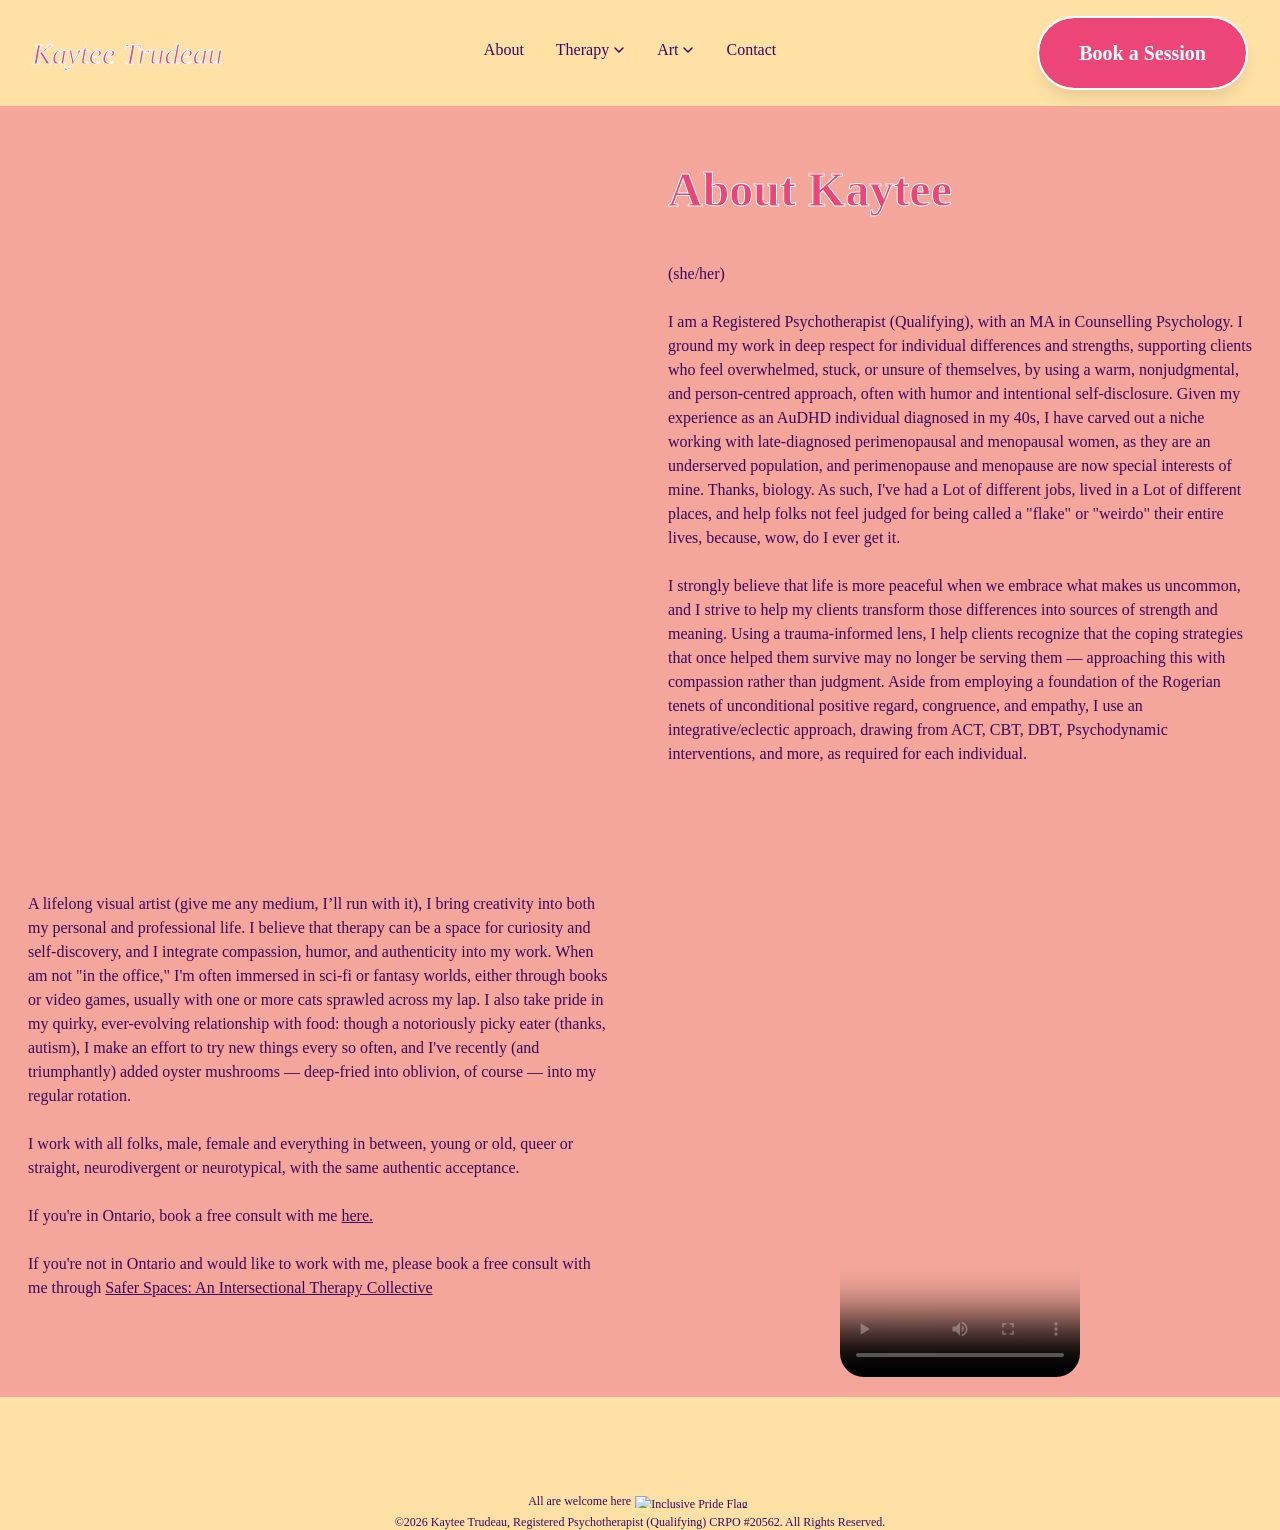
==== commit 7ee85f89: "Update footer class for styling consistency" ====
--- a/about.html
+++ b/about.html
@@ -190,7 +190,7 @@
     </main>
 
     <footer style="padding-top: 6rem">
-      <div class="font-label text-center text-xs pt12" style="color: #3b0764">
+      <div class="footer-wave font-label text-center text-xs pt12" style="color: #3b0764">
         <div style="margin-bottom: 5px">
           <span>All are welcome here</span
           ><img
--- a/style.css
+++ b/style.css
@@ -1779,4 +1779,4 @@
     padding: 0 170px 20px 170px;
 }
 }
-footer {background-color: #ffe1a5}
+footer, .footer-wave {background-color: #ffe1a5}
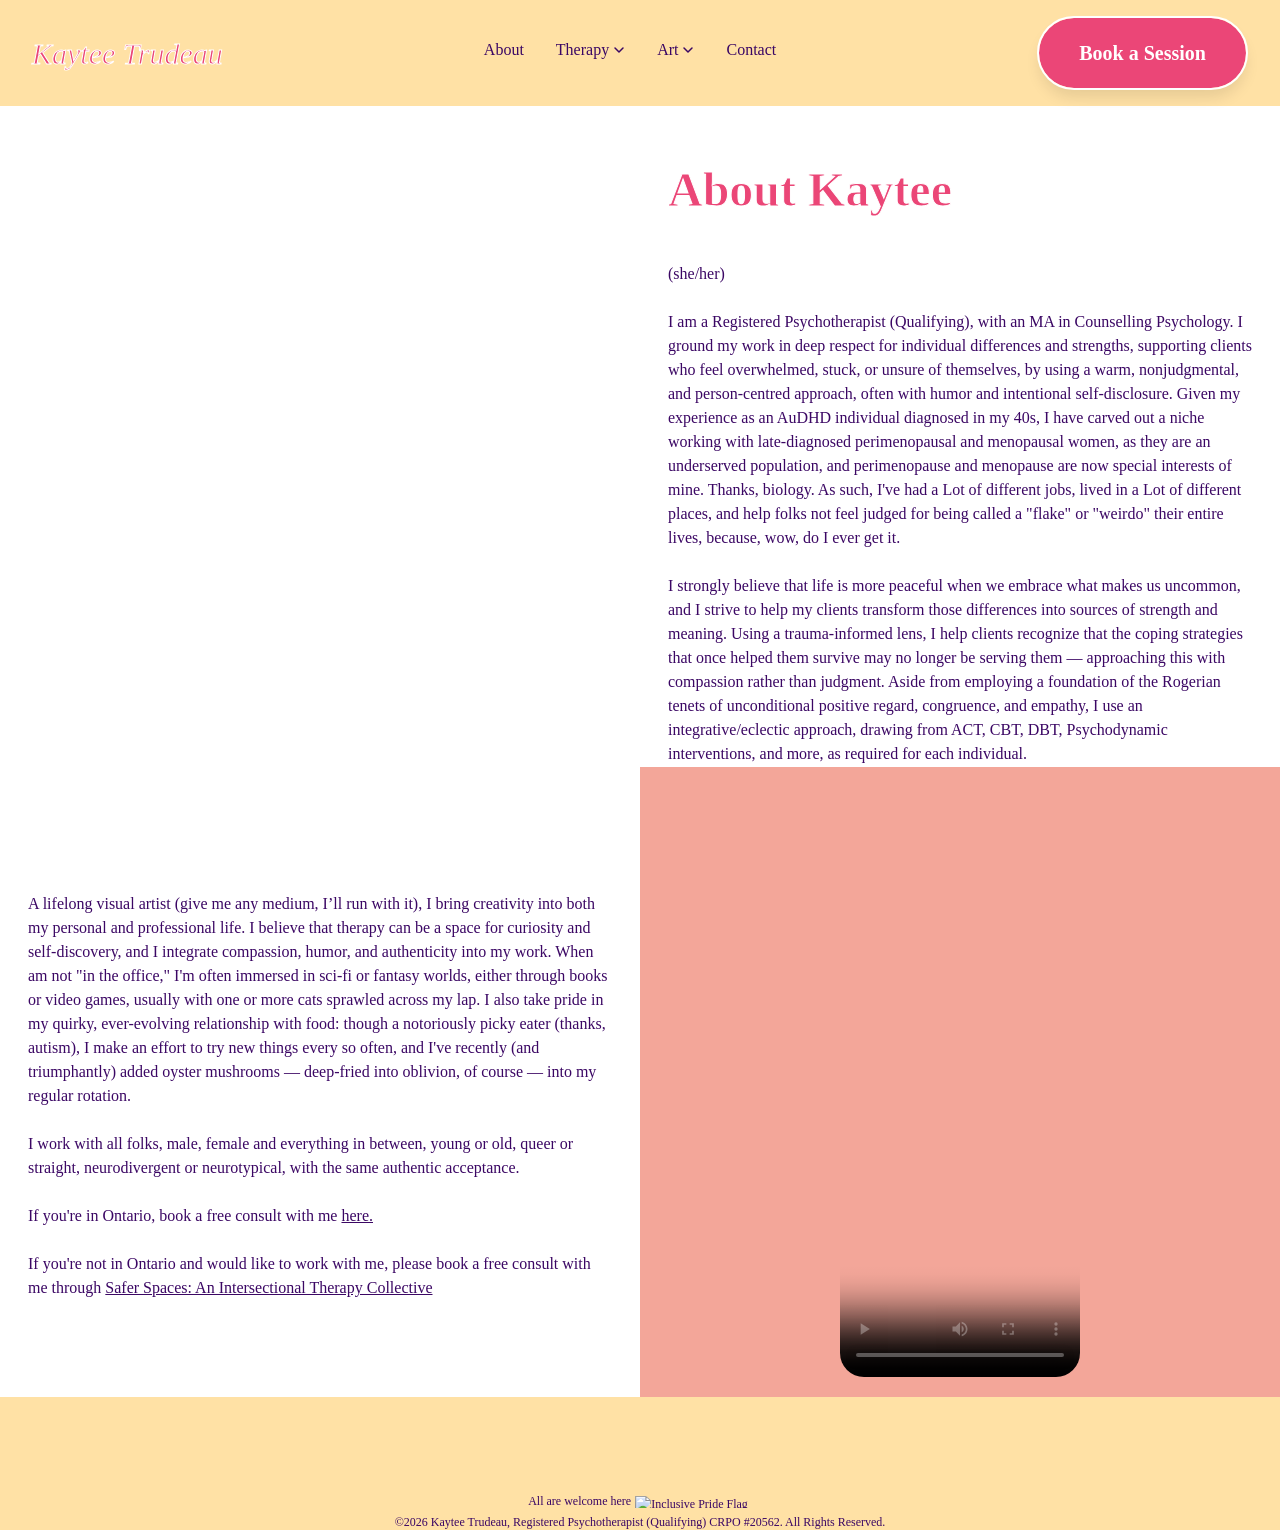
==== commit dc263341: "Remove inline background color from about.html Removed inline background color from about main secti" ====
--- a/about.html
+++ b/about.html
@@ -77,7 +77,6 @@
 </script>
     <main
       class="relative overflow-hidden about-main"
-      style="background-color: #f3a699;
       color: #3b0764;"
     >
     
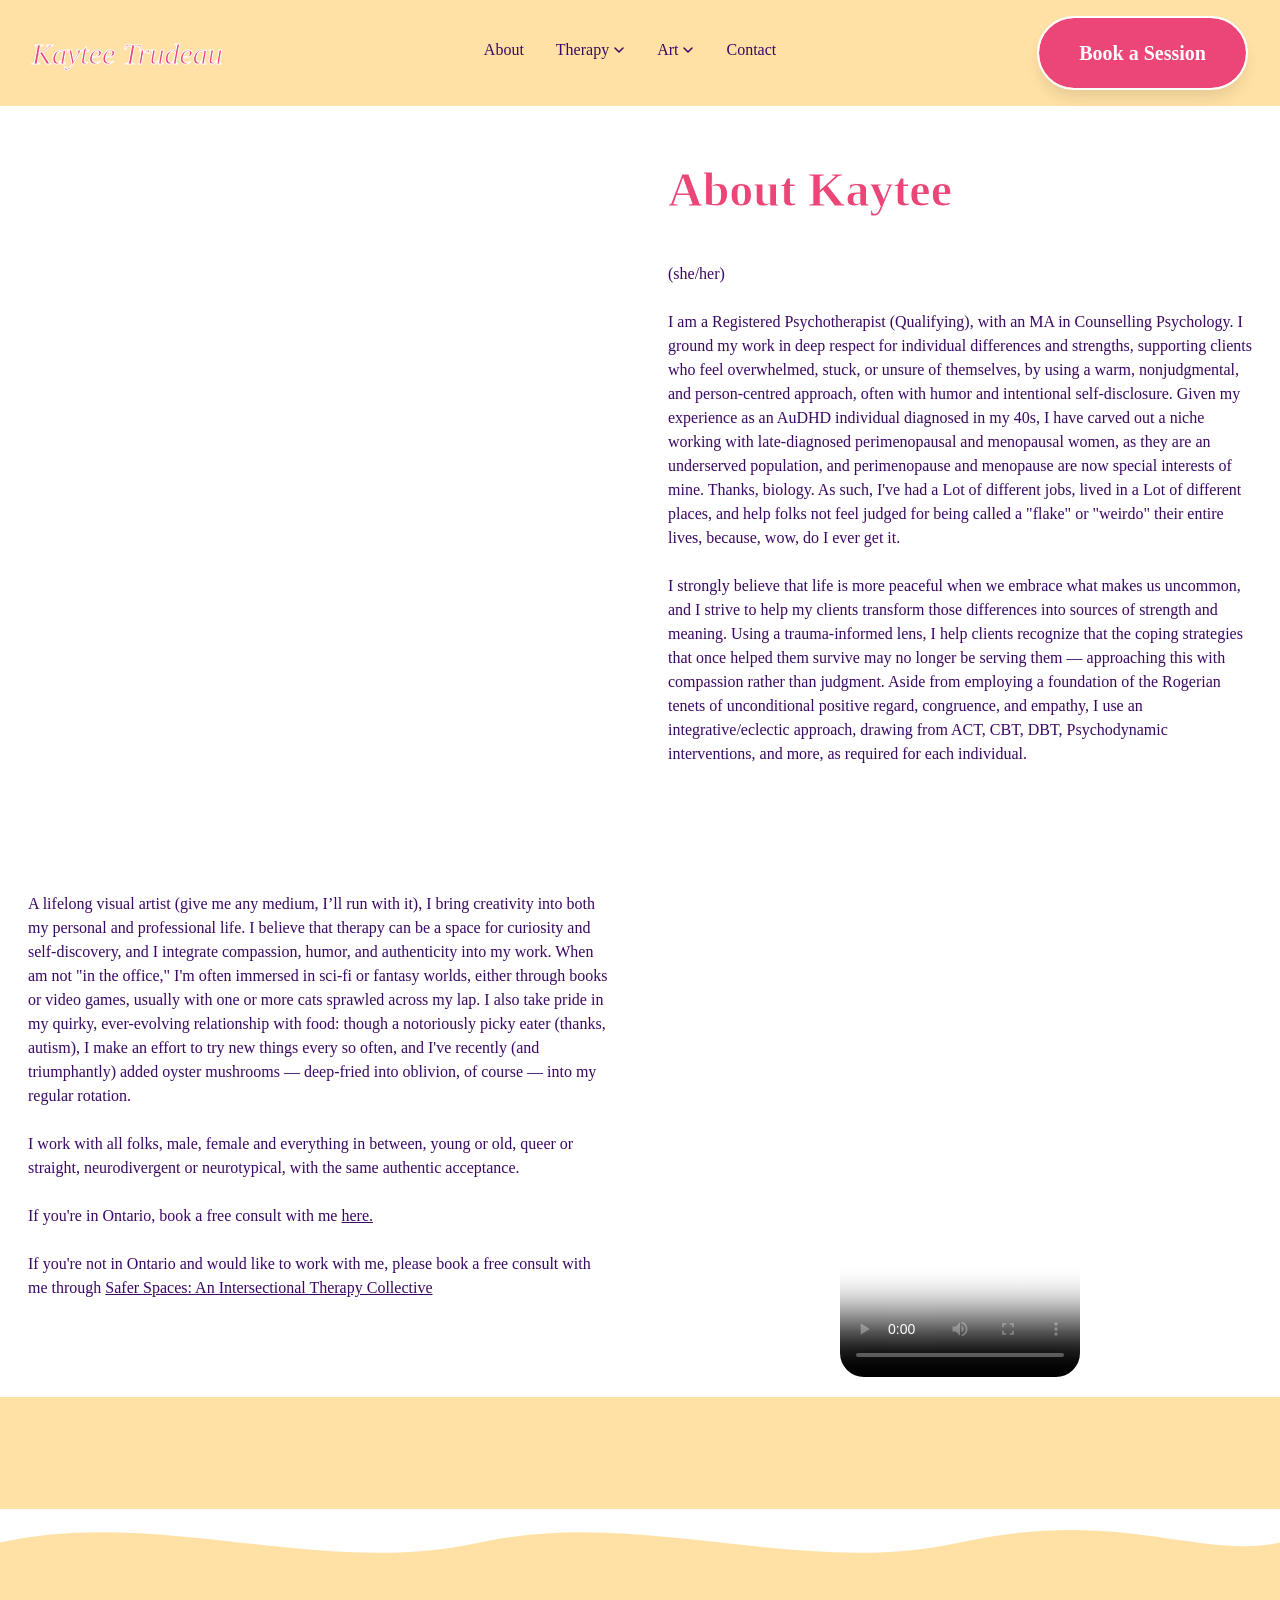
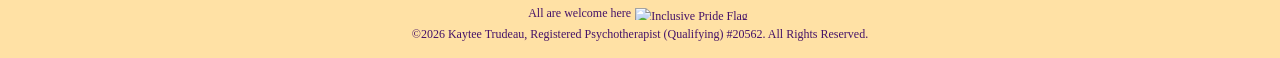
==== commit f0bd445f: "Refactor footer section in about.html Updated footer content and styling." ====
--- a/about.html
+++ b/about.html
@@ -189,17 +189,46 @@
     </main>
 
     <footer style="padding-top: 6rem">
-      <div class="footer-wave font-label text-center text-xs pt12" style="color: #3b0764">
-        <div style="margin-bottom: 5px">
+      <div
+        class="footer-wave mt-4 relative pt-20 overflow-hidden"
+      >
+        <div
+          style="
+            position: absolute;
+            top: -2px;
+            left: 0;
+            width: 100%;
+            overflow: hidden;
+            line-height: 0;
+          "
+        >
+          <svg
+            viewBox="0 0 1440 80"
+            preserveAspectRatio="none"
+            xmlns="http://www.w3.org/2000/svg"
+            style="display: block; width: 100%"
+          >
+            <path
+              d="M0,40 C180,0 360,80 540,40 C720,0 900,80 1080,40 C1260,0 1350,60 1440,40 L1440,0 L0,0 Z"
+              fill="#ffffff"
+            />
+          </svg>
+        </div>
+        <div
+          class="font-label text-center text-xs p-4"
+          style="color: rgb(59 7 100 / 0.95)"
+        >
+          <div style="margin-bottom: 5px">
           <span>All are welcome here</span
           ><img
-            src="https://cdn.shopify.com/s/files/1/0006/9556/6392/files/Inclusive-Pride-Flag.png?format=100webp&width=50"
+            src="https://cdn.shopify.com/s/files/1/0006/9556/6392/files/Inclusive-Pride-Flag.png?format=100webp"
             alt="Inclusive Pride Flag"
             style="display: inline-block; height: 12px; margin: 0 4px"
           />
         </div>
-        ©2026 Kaytee Trudeau, Registered Psychotherapist (Qualifying) CRPO #20562.
-        All Rights Reserved.
+          ©2026 Kaytee Trudeau, Registered Psychotherapist (Qualifying) #20562.
+          All Rights Reserved.
+        </div>
       </div>
     </footer>
   </body>
--- a/style.css
+++ b/style.css
@@ -441,7 +441,6 @@
     height: 70vh;
     min-height: 500px;
     max-height: 800px;
-    background-color: #f3a699;
     overflow: hidden;
     display: block;
 }
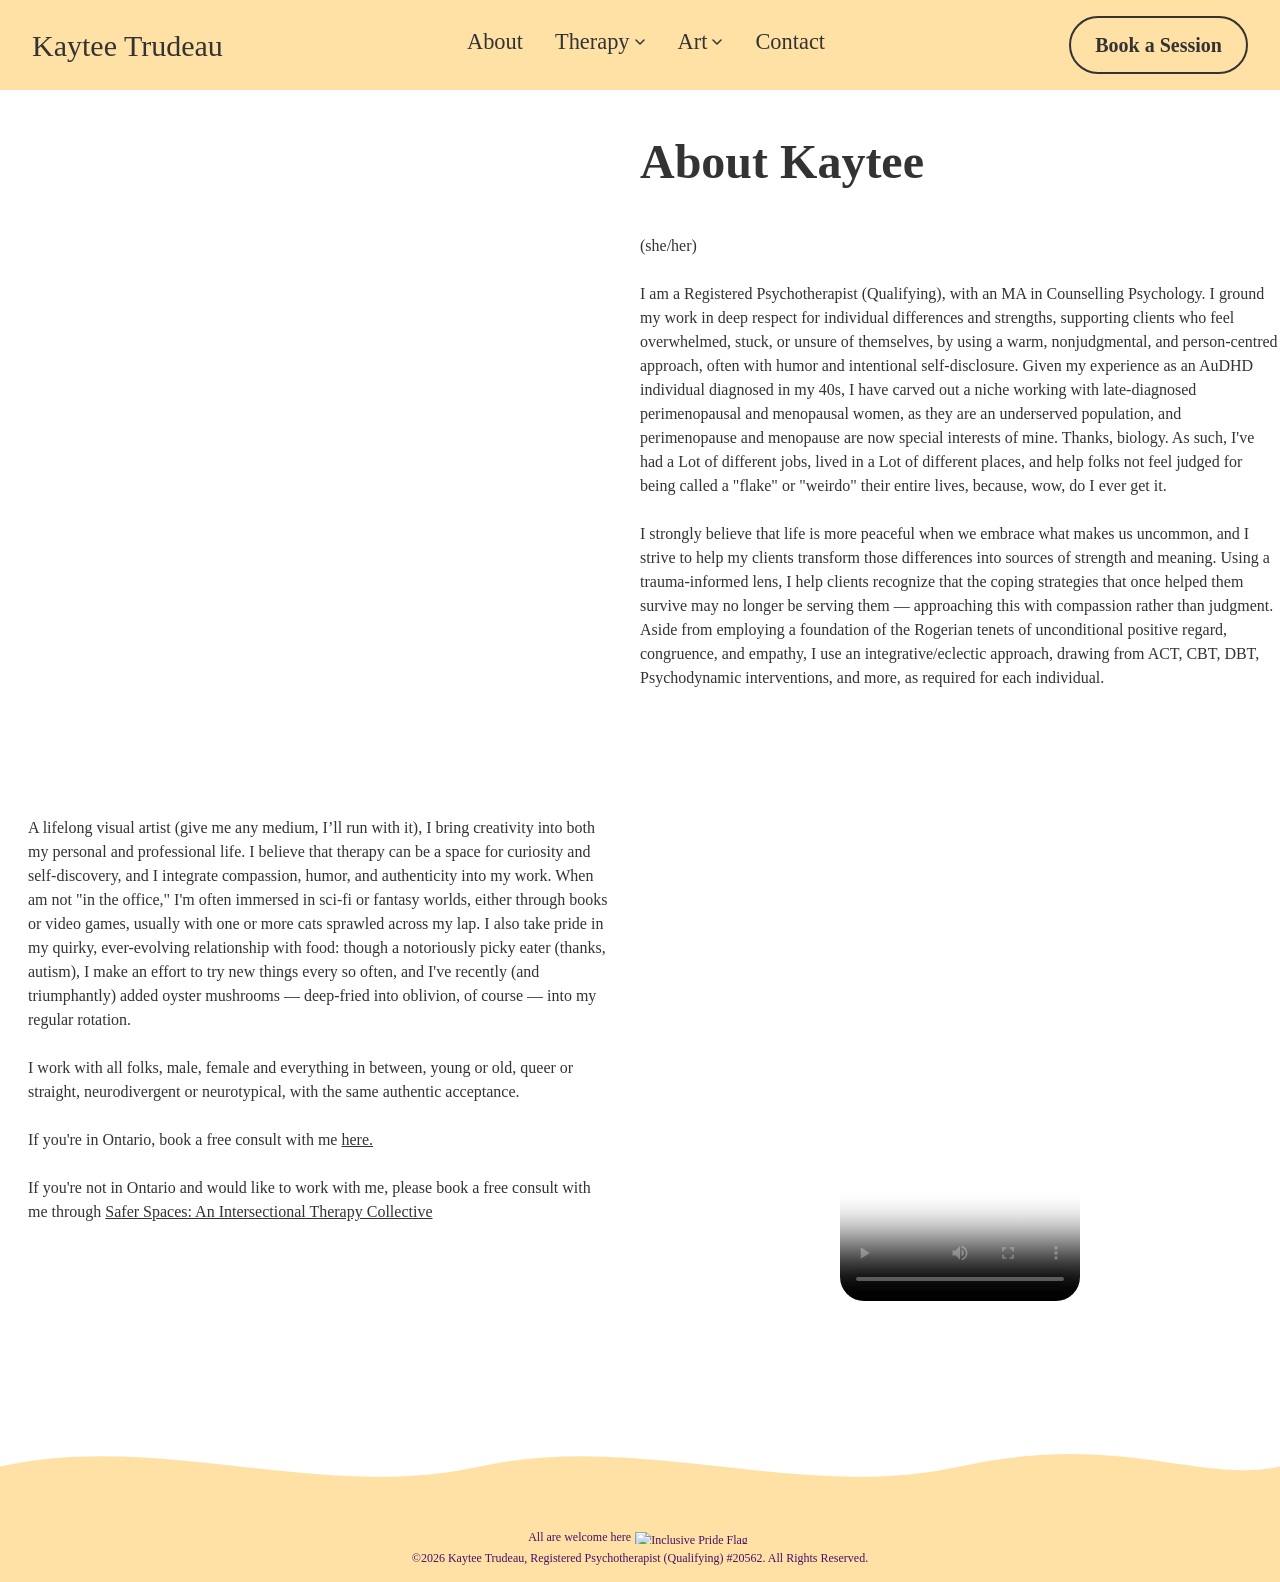
==== commit 9826b610: "Refactor about.html layout and script Removed padding from about text and adjusted script tag." ====
--- a/about.html
+++ b/about.html
@@ -40,7 +40,7 @@
     />
 
     <meta content="width=device-width, initial-scale=1.0" name="viewport" />
-    <script>
+<script>
       function openMobileMenu() {
         document.getElementById('mobileMenu').classList.add('open');
         document.body.style.overflow = 'hidden';
@@ -94,7 +94,6 @@
           class="about-text-up"
           style="
             width: 100%;
-            padding: 28px 28px 0px 28px;
             display: flex;
             flex-direction: column;
             justify-content: flex-start;
@@ -103,7 +102,6 @@
         >
           <h2
             class="text-5xl font-headline font-bold mb-12"
-            style="color: #eb4677; -webkit-text-stroke: 1px white; padding: 0;"
           >
             About Kaytee
           </h2>
--- a/style.css
+++ b/style.css
@@ -1,21 +1,26 @@
 :root {
-    --color-purple-deep: #3b0764;
+    --color-black: #333333;
     --color-purple-light: #f3e7fd;
     --color-pink: #eb4677;
-    --color-yellow: #f7be4e;
+    --color-yellow: #ffe1a5;
     --color-white: #ffffff;
-    --font-headline: 'Cooper Five Opti Black', cursive;
-    --font-body: 'Fraunces', serif;
+    --font-headline: 'Boska Black', serif;
+    --font-body: 'Boska Regular', serif;
     --transition: all 0.5s cubic-bezier(0.4, 0, 0.2, 1);
 }
 
 @font-face {
-    font-family: 'Cooper Five Opti Black';
-    src: url(https://cdn.shopify.com/s/files/1/0006/9556/6392/files/CooperFiveOpti-Black.ttf?v=1774447652) format('truetype');
-    font-weight: 400;
+    font-family: 'Boska Black';
+    src: url(https://cdn.shopify.com/s/files/1/0006/9556/6392/files/Boska-Black.woff2) format('woff2');
     font-style: normal;
     font-display: swap;
 }
+@font-face {
+    font-family: 'Boska Regular';
+    src: url(https://cdn.shopify.com/s/files/1/0006/9556/6392/files/Boska-Regular.woff2) format('woff2');
+    font-style: normal;
+    font-display: swap;
+} 
 @font-face {
     font-display: swap;
     font-family: Fraunces;
@@ -46,30 +51,39 @@
 }
 
 .bento-container {
-    background-color: var(--color-purple-deep);
+    background-color: #ffe1a5;
     border-radius: 3rem;
-    border: 3px solid var(--color-purple-deep);
+    border: 3px solid var(--color-black);
     transition: var(--transition);
-    color: #fff;
-}
-.purple-cards:hover .bento-container {
-    transform: translateY(-5px);
 }
 .btn-gradient {
-    background: var(--color-pink);
+    background: padding-box transparent;
+    border: 2px solid #ffe1a5;
+    transition: .3s;
     padding: 1.25rem 2.5rem;
     border-radius: 9999px;
     font-weight: 700;
     text-align: center;
     display: inline-block;
-    color: #fff;
+    color: #ffe1a5;
     transition: var(--transition);
-    box-shadow: 0 10px 15px -3px rgba(0, 0, 0, .1);
     text-decoration: none;
 }
+.btn-gradient-menu {
+    color: #333333;
+    padding: 1.25rem 2.5rem;
+    transition: var(--transition);
+    text-decoration: none;
+    background: padding-box transparent;
+    border: 2px solid #333333;
+    transition: .3s;
+    padding: .75rem 1.5rem;
+    border-radius: 9999px;
+    font-weight: 700;
+    text-align: center;
+    display: inline-block;
+}
 .btn-gradient:hover {
-    border: 2px solid var(--color-pink);
-    color: var(--color-pink);
     transform: scale(1.05);
 }
 .category-pill {
@@ -78,7 +92,7 @@
     color: #fff;
     padding: .75rem 2rem;
     border-radius: 9999px;
-    font-family: 'Cooper Five Opti Black', serif;
+    font-family: 'Boska Black', serif;
     font-size: 1.5rem;
     font-style: italic;
     margin-bottom: 2rem;
@@ -124,7 +138,7 @@
     padding: .75rem 1rem;
 }
 .dropdown-item:hover {
-    background-color: rgba(235, 70, 119, .15) !important;
+    background-color: var(--color-yellow) !important;
 }
 .about-grid-container {
     display: grid;
@@ -140,7 +154,7 @@
     max-width: 100%;
 }
 .font-headline, .logo-text, .mobile-menu-top-link, .nav-link {
-    font-family: 'Cooper Five Opti Black', cursive !important;
+    font-family: 'Boska Black', serif !important;
 }
 .sparkle {
     pointer-events: none;
@@ -152,6 +166,9 @@
 }
 .index-main {
   padding-top: 0;
+}
+.mobile-p {
+  display: none;
 }
 }
 
@@ -159,22 +176,9 @@
     .consult-img { width: 100% !important; }
     .bento { height: 24rem !important; }
     .mobile-hide { display: none; }
-    .title-text { padding-right: .5rem; }
     .bento-container { max-height: auto !important; }
     .indie { align-items: flex-start; flex-direction: column; align-items: center; }
-    .hero-img { top: 18% !important; transform: none !important; width: 45% !important; left: 1rem !important; }
-    
-    .mobile-p { 
-        background: #fff; 
-        color: #3b0764 !important; 
-        padding: 1.25rem; 
-        border-radius: 2rem; 
-        border: 2px solid #f7be4e; 
-        box-shadow: 0 4px 10px rgba(0, 0, 0, .05); 
-        margin-bottom: 30px !important; 
-        width: 95% !important; 
-        -webkit-text-fill-color: #3b0764 !important; 
-    }
+  
     .mobile-title-nd { 
         display: block !important; 
         text-align: center !important; 
@@ -187,7 +191,7 @@
     }
     .mobile-p-flex { display: flex; justify-content: center; }
     .hero-section { margin-bottom: 0 !important; }
-    .indie-mobile { display: flex; margin-top: 15px; justify-content: center; }
+    .indie-mobile { display: flex; margin-top: 15px; justify-content: center; text-align: center;}
     .text-xs { padding-left: 10px; margin-right: 8px; }
     .purple-cards { text-align: center; }
     .button-mob { padding: 20px; }
@@ -196,10 +200,10 @@
     
     .mobile-menu-top-link {
         display: block !important;
-        font-family: 'Cooper Five Opti Black', cursive !important;
+        font-family: 'Boska Black', cursive !important;
         font-size: 2rem;
         font-style: italic;
-        color: #fff !important;
+        color: #333333 !important;
         text-decoration: none;
     }
     .about-grid-container {
@@ -217,10 +221,11 @@
     font-size: 1rem;
 }
 .nav-link {
-    color: #3b0764;
+    color: var(--color-black);
     font-weight: 500;
     border-bottom: 2px solid transparent;
     padding-bottom: 4px;
+     font-size: 1.4rem;
     transition: .2s;
 }
 .nav-link:hover {
@@ -228,16 +233,7 @@
     border-color: #f7be4e;
     font-weight: 700;
 }
-.btn-gradient {
-    background: padding-box #eb4677;
-    border: 2px solid #fff;
-    transition: .3s;
-}
-.btn-gradient:hover {
-    background: 0 0;
-    border: 2px solid #eb4677;
-    color: #eb4677;
-}
+
 .card-shadow::before {
     border-radius: 3rem;
     border: 1px solid rgba(255, 255, 255, .3);
@@ -258,7 +254,7 @@
     left: 0;
     right: 0;
     bottom: 0;
-    background: rgba(59, 7, 100, .98);
+    background: var(--color-yellow);
     z-index: 200;
     flex-direction: column;
     align-items: center;
@@ -325,7 +321,10 @@
 .bento-container {
     max-height: 650px;
 }
-}@media (max-width:768px) {
+ .indie-mobile {
+     text-align: right;}
+}
+@media (max-width:768px) {
     .hero-img {
     top: 18%!important;
     transform: none!important;
@@ -340,18 +339,9 @@
 }
 .mobile-p {
     background: #fff;
-    color: #3b0764!important;
     padding: 1.25rem;
     border-radius: 2rem;
-    border: 2px solid #f7be4e;
-    box-shadow: 0 4px 10px rgba(0, 0, 0, .05);
-    margin-bottom: 30px!important;
-    width: 95%!important;
-    -webkit-text-fill-color: #3b0764!important;
-}
-.mobile-p-flex {
-    display: flex;
-    justify-content: center;
+    border: 2px solid #333333;
 }
 body>main>section.hero-section.relative.mb-10>div.title-text.relative.z-10.max-w-9xl.mx-auto.px-6.pt-24.pb-8>h1>span.text-white.block {
     margin-bottom: 30px;
@@ -360,11 +350,6 @@
     flex-direction: column;
     align-items: center;
 }
-.indie-mobile {
-    display: flex;
-    margin-top: 15px;
-    justify-content: center;
-}
 .text-xs {
     padding-left: 10px;
 }
@@ -376,9 +361,6 @@
 }
 .about-p {
     width: 20rem;
-}
-.title-text {
-    padding-top: 5rem!important;
 }
 .mobile-title-nd {
     display: block!important;
@@ -395,10 +377,10 @@
 }
 .mobile-menu-top-link {
     display: block!important;
-    font-family: 'Cooper Five Opti Black', cursive!important;
+    font-family: 'Boska Black', serif!important;
     font-size: 2rem;
     font-style: italic;
-    color: #fff!important;
+    color: #333333!important;
     text-decoration: none;
 }
 }input::placeholder, textarea::placeholder {
@@ -411,20 +393,14 @@
 }
 .bg-surface-container-high {
     --tw-bg-opacity: 1;
-    background-color: rgb(59 7 100 / var(--tw-bg-opacity, 1));
 }
 .transition-transform {
     transition-property: transform;
     transition-timing-function: cubic-bezier(.4, 0, .2, 1);
 }
-@font-face {
-    font-family: 'Cooper Five Opti Black';
-    src: url(https://cdn.shopify.com/s/files/1/0006/9556/6392/files/CooperFiveOpti-Black.woff2) format('woff2');
-    font-display: swap;
-}
 body {
     font-family: Fraunces, serif;
-    color: var(--color-purple-deep);
+    color: var(--color-black);
 }
 a.button-mob {
     width: max-content;
@@ -511,7 +487,7 @@
     color: #fff;
     padding: .75rem 2rem;
     border-radius: 9999px;
-    font-family: 'Cooper Five Opti Black', serif;
+    font-family: 'Boska Black', serif;
     font-size: 1.5rem;
     font-style: italic;
     margin-bottom: 2rem;
@@ -561,7 +537,7 @@
     color: #fff;
     padding: .75rem 2rem;
     border-radius: 9999px;
-    font-family: 'Cooper Five Opti Black', serif;
+    font-family: 'Boska Black', serif;
     font-size: 1.5rem;
     font-style: italic;
     margin-bottom: 2rem;
@@ -608,6 +584,9 @@
 
 h2 {
     padding: 0 275px 10px 275px;
+}
+.about-text-up h2 {
+  padding: 0;
 }
 @media (max-width:768px) {
     h1 {
@@ -1778,4 +1757,46 @@
     padding: 0 170px 20px 170px;
 }
 }
-footer, .footer-wave {background-color: #ffe1a5}
+.footer-wave {background-color: #ffe1a5}
+
+/* The main wrapper */
+.hero-content-container {
+  position: relative;
+  z-index: 10;
+  max-width: 1440px; /* Equivalent to a large max-width */
+  margin: 0 auto;
+  display: flex;
+  flex-direction: column; /* Mobile first: stack */
+  align-items: flex-start;
+  justify-content: space-between;
+  gap: 40px; /* Equivalent to gap-10 */
+  width: 100%;
+  box-sizing: border-box;
+}
+
+/* Targeting the children inside */
+.hero-image-wrapper {
+  width: 90%;
+  flex-shrink: 0;
+  margin: auto;
+}
+
+.hero-text-wrapper {
+  width: 100%;
+  text-align: center;
+}
+
+@media (min-width: 768px) {
+.hero-content-container {
+    flex-direction: row;
+    align-items: flex-start;
+    padding: 80px 54px 128px 54px; 
+  }
+  .hero-image-wrapper {
+    width: 35%;
+  }
+  .hero-text-wrapper {
+    width: 65%;
+    text-align: right;
+  }
+}
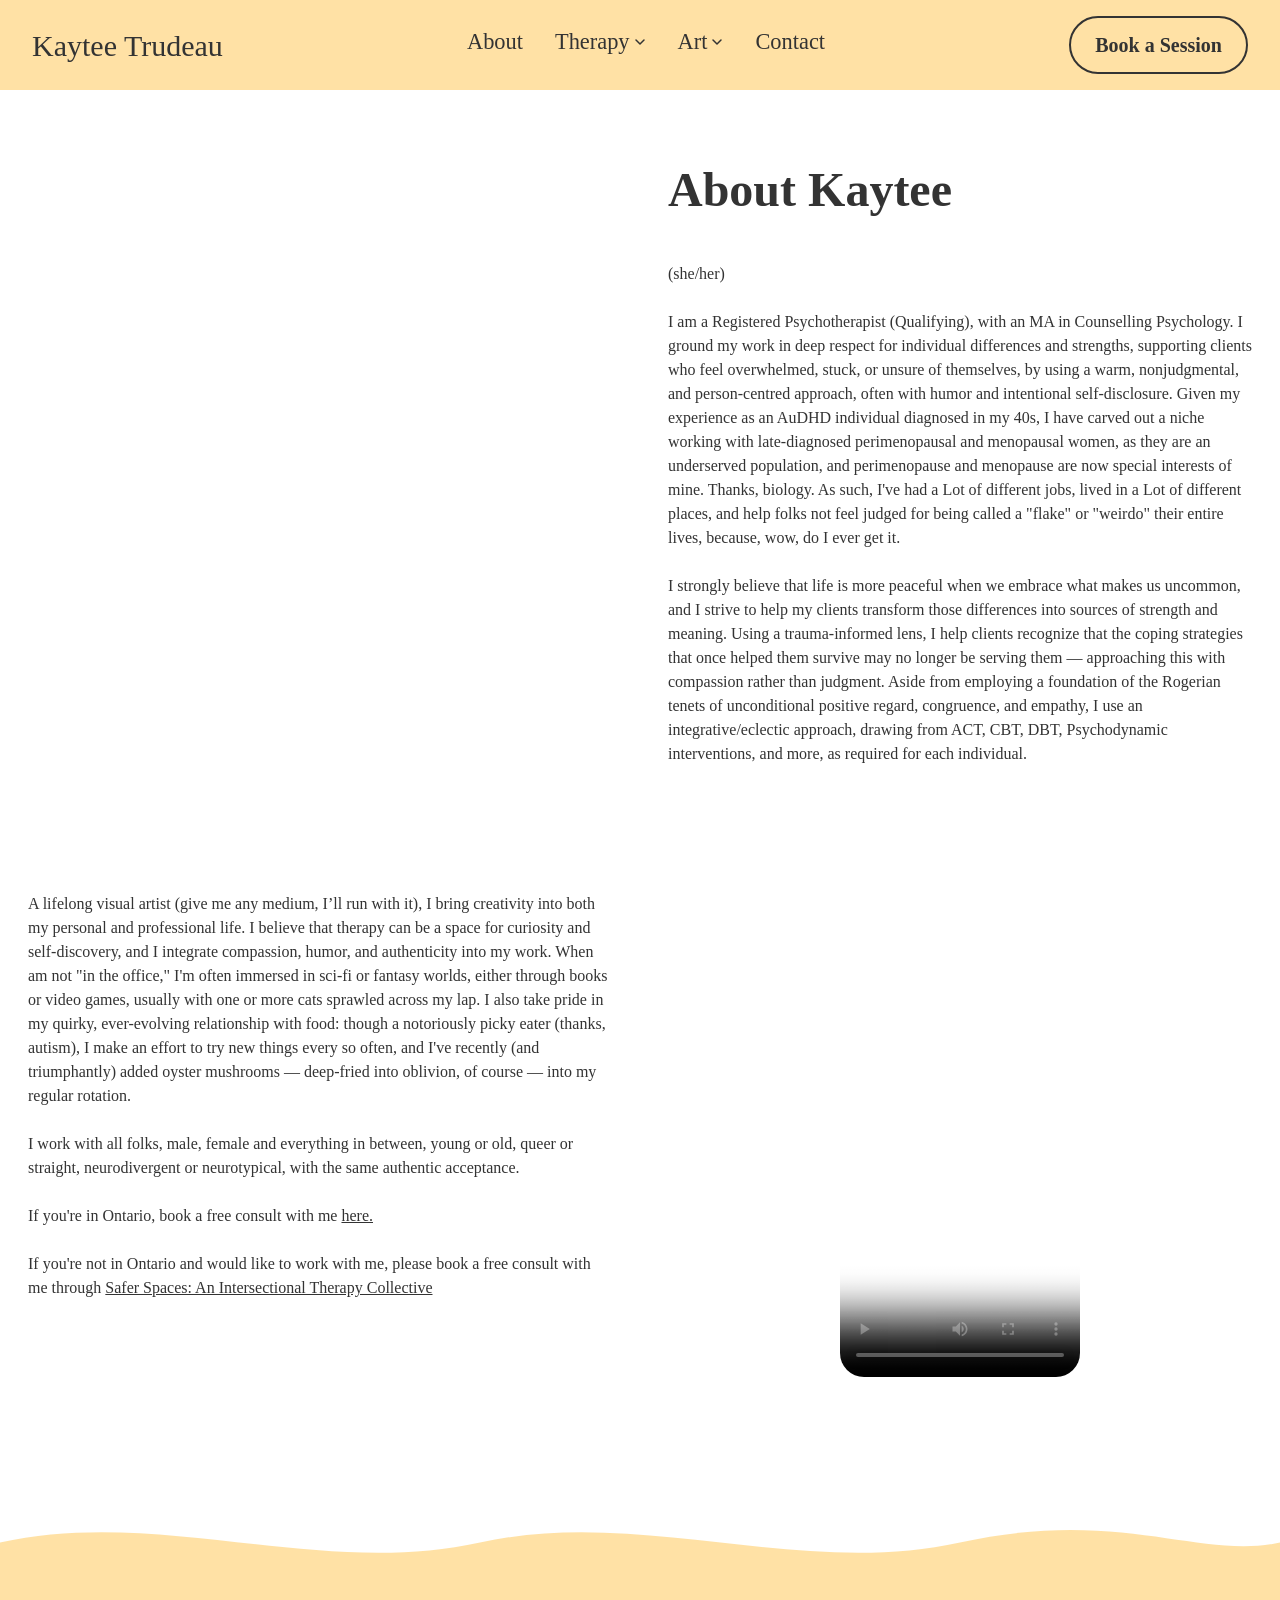
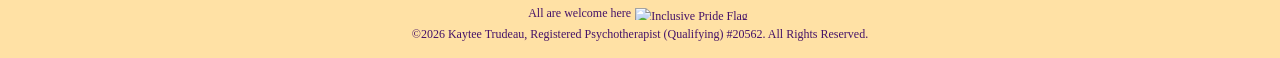
==== commit 26f5c679: "Add padding to about.html" ====
--- a/about.html
+++ b/about.html
@@ -97,6 +97,7 @@
             display: flex;
             flex-direction: column;
             justify-content: flex-start;
+            padding: 28px 28px 0px 28px;
             margin-top: 10px;
           "
         >
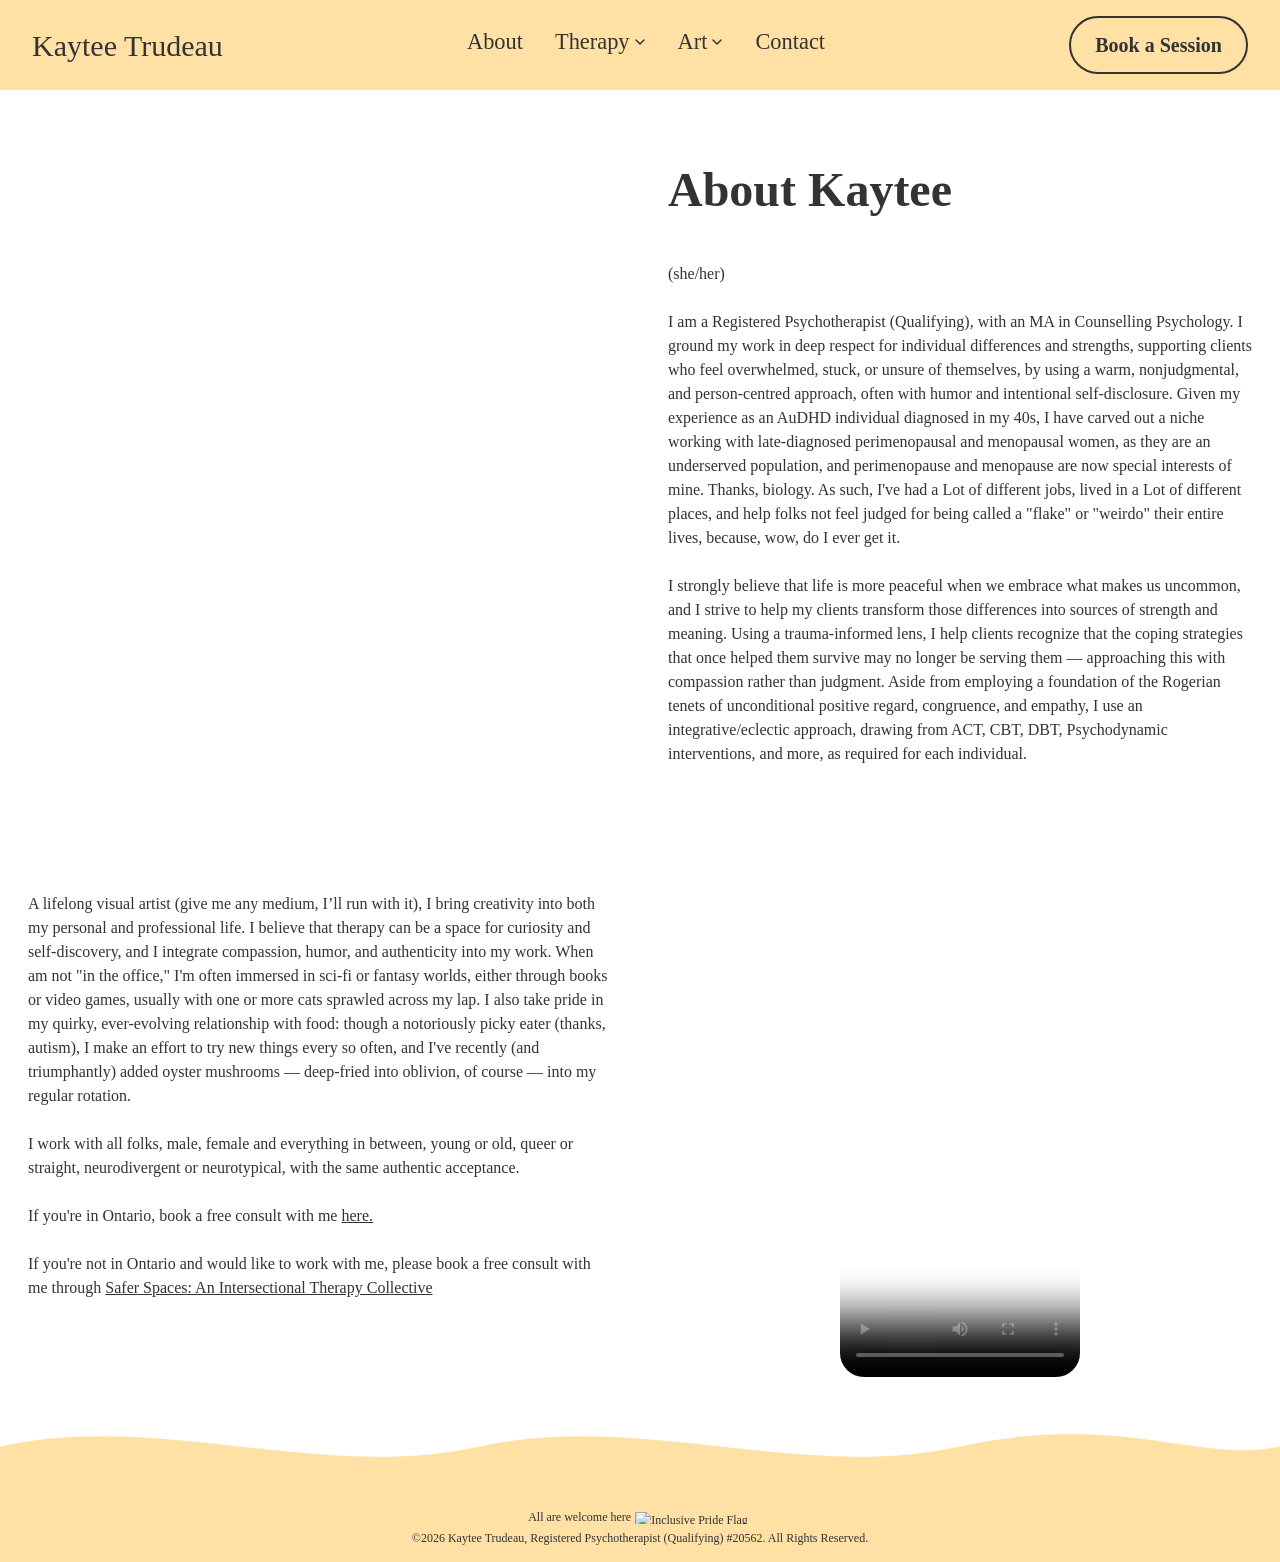
==== commit 785db92b: "Remove static footer and add dynamic loading Replaced the footer with a dynamic fetch from footer.ht" ====
--- a/about.html
+++ b/about.html
@@ -186,49 +186,13 @@
 </div>
       </div>
     </main>
-
-    <footer style="padding-top: 6rem">
-      <div
-        class="footer-wave mt-4 relative pt-20 overflow-hidden"
-      >
-        <div
-          style="
-            position: absolute;
-            top: -2px;
-            left: 0;
-            width: 100%;
-            overflow: hidden;
-            line-height: 0;
-          "
-        >
-          <svg
-            viewBox="0 0 1440 80"
-            preserveAspectRatio="none"
-            xmlns="http://www.w3.org/2000/svg"
-            style="display: block; width: 100%"
-          >
-            <path
-              d="M0,40 C180,0 360,80 540,40 C720,0 900,80 1080,40 C1260,0 1350,60 1440,40 L1440,0 L0,0 Z"
-              fill="#ffffff"
-            />
-          </svg>
-        </div>
-        <div
-          class="font-label text-center text-xs p-4"
-          style="color: rgb(59 7 100 / 0.95)"
-        >
-          <div style="margin-bottom: 5px">
-          <span>All are welcome here</span
-          ><img
-            src="https://cdn.shopify.com/s/files/1/0006/9556/6392/files/Inclusive-Pride-Flag.png?format=100webp"
-            alt="Inclusive Pride Flag"
-            style="display: inline-block; height: 12px; margin: 0 4px"
-          />
-        </div>
-          ©2026 Kaytee Trudeau, Registered Psychotherapist (Qualifying) #20562.
-          All Rights Reserved.
-        </div>
-      </div>
-    </footer>
+  <div id="footer-placeholder"></div>
+<script>
+  fetch('footer.html')
+    .then(response => response.text())
+    .then(data => {
+      document.getElementById('footer-placeholder').innerHTML = data;
+    });
+</script>
   </body>
 </html>
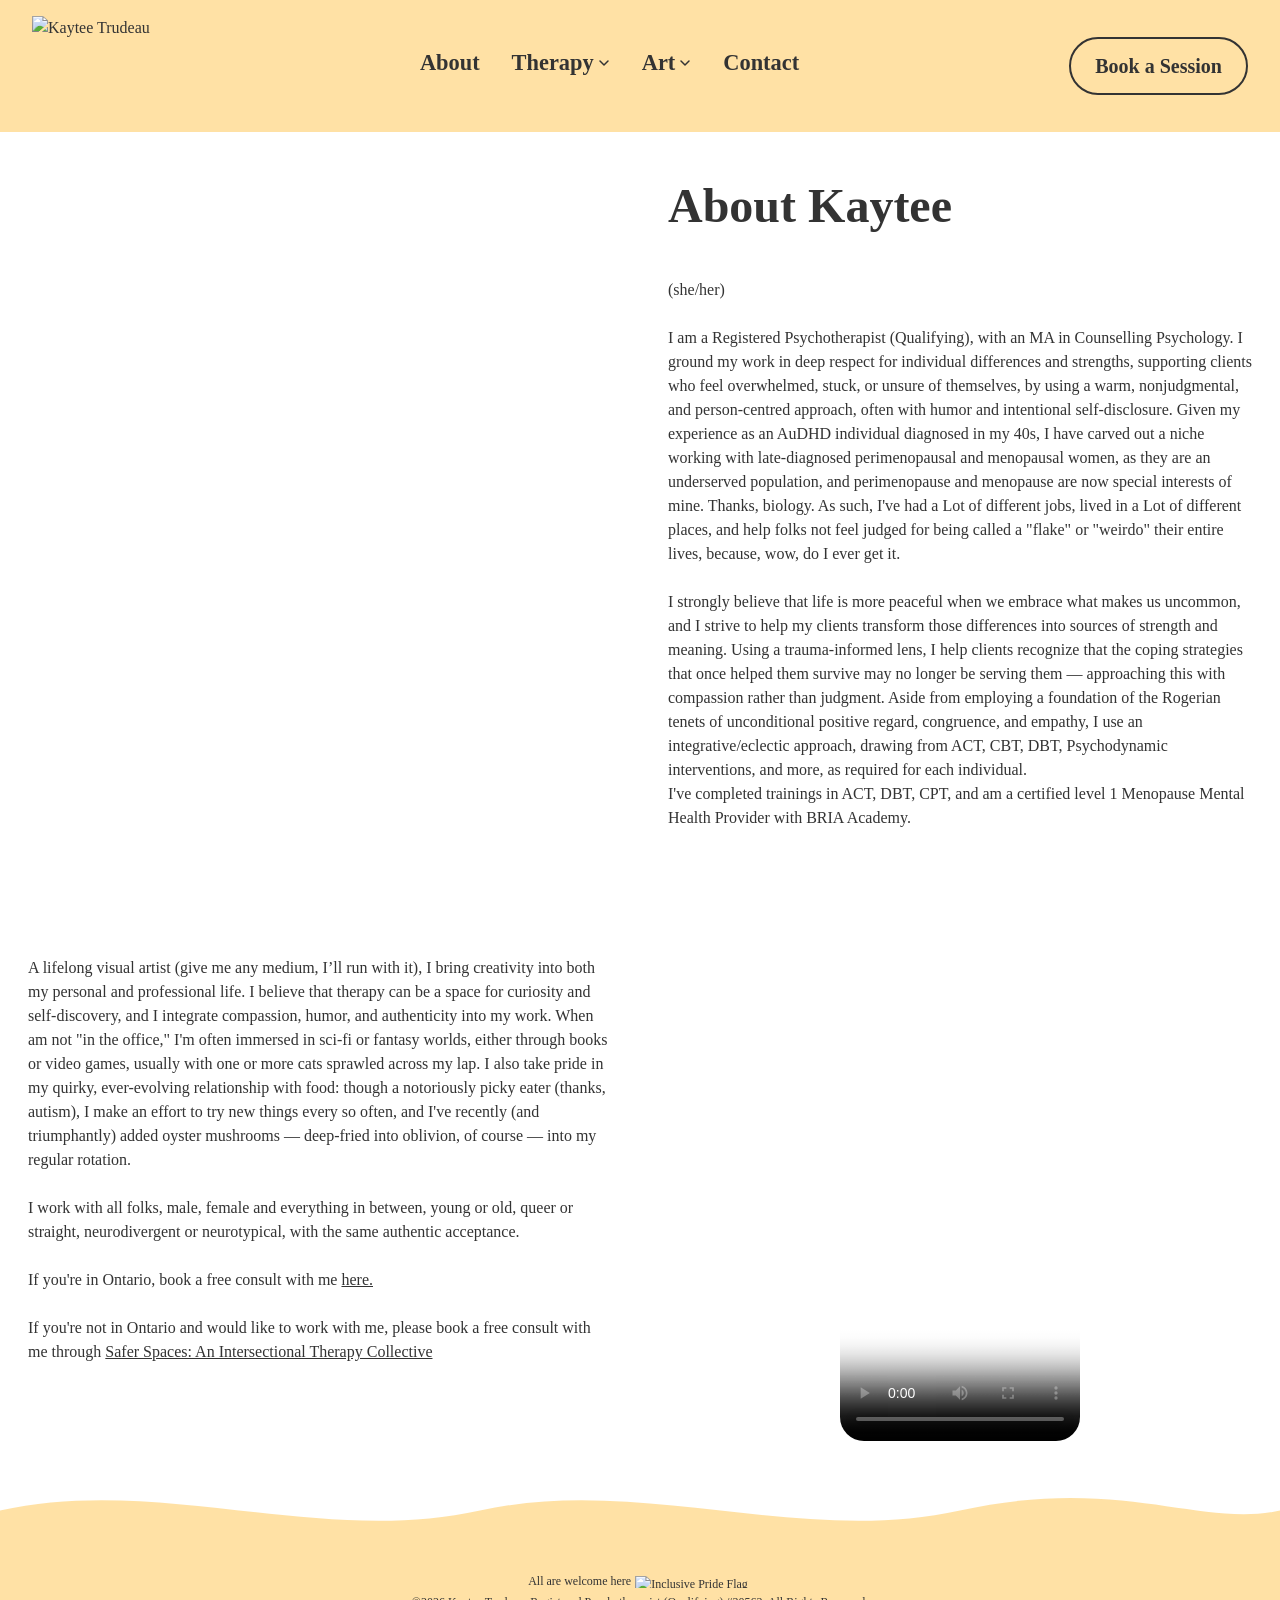
==== commit 39be6978: "Update trainings and certifications in about.html Added information about completed trainings and ce" ====
--- a/about.html
+++ b/about.html
@@ -129,6 +129,8 @@
             tenets of unconditional positive regard, congruence, and empathy, I
             use an integrative/eclectic approach, drawing from ACT, CBT, DBT,
             Psychodynamic interventions, and more, as required for each individual.
+            <br>
+            I've completed trainings in ACT, DBT, CPT, and am a certified level 1 Menopause Mental Health Provider with BRIA Academy.
           </p>
         </div>
       </div>
--- a/style.css
+++ b/style.css
@@ -86,18 +86,6 @@
 .btn-gradient:hover {
     transform: scale(1.05);
 }
-.category-pill {
-    display: inline-block;
-    background-color: #3b0764;
-    color: #fff;
-    padding: .75rem 2rem;
-    border-radius: 9999px;
-    font-family: 'Boska Black', serif;
-    font-size: 1.5rem;
-    font-style: italic;
-    margin-bottom: 2rem;
-    box-shadow: 0 10px 15px -3px rgba(0, 0, 0, .1);
-}
 .resource-pill {
     display: flex;
     flex-direction: column;
@@ -137,8 +125,11 @@
     transition: background .15s;
     padding: .75rem 1rem;
 }
+.dropdown-item {
+  transition: font-weight 0.2s ease;
+}
 .dropdown-item:hover {
-    background-color: var(--color-yellow) !important;
+  font-weight: bold;
 }
 .about-grid-container {
     display: grid;
@@ -153,7 +144,7 @@
     vertical-align: middle;
     max-width: 100%;
 }
-.font-headline, .logo-text, .mobile-menu-top-link, .nav-link {
+.font-headline {
     font-family: 'Boska Black', serif !important;
 }
 .sparkle {
@@ -162,12 +153,12 @@
 @media (min-width: 769px) {
     .desktop-hide { display: none; }
 main {
-  padding-top: 8rem;
+  padding-top: 9rem;
 }
 .index-main {
   padding-top: 0;
 }
-.mobile-p {
+.mobile-p, .mobile-p-flex {
   display: none;
 }
 }
@@ -178,7 +169,10 @@
     .mobile-hide { display: none; }
     .bento-container { max-height: auto !important; }
     .indie { align-items: flex-start; flex-direction: column; align-items: center; }
-  
+  .logo {
+    height: 60px; 
+}
+    .hero-section{padding-top: 5.5rem;}
     .mobile-title-nd { 
         display: block !important; 
         text-align: center !important; 
@@ -192,20 +186,9 @@
     .mobile-p-flex { display: flex; justify-content: center; }
     .hero-section { margin-bottom: 0 !important; }
     .indie-mobile { display: flex; margin-top: 15px; justify-content: center; text-align: center;}
-    .text-xs { padding-left: 10px; margin-right: 8px; }
+    .text-xs {margin-right: 8px; }
     .purple-cards { text-align: center; }
     .button-mob { padding: 20px; }
-    a.button-mob { width: max-content; margin: auto; }
-    .about-p { width: 25rem; }
-    
-    .mobile-menu-top-link {
-        display: block !important;
-        font-family: 'Boska Black', cursive !important;
-        font-size: 2rem;
-        font-style: italic;
-        color: #333333 !important;
-        text-decoration: none;
-    }
     .about-grid-container {
         grid-template-columns: 1fr;
     }
@@ -222,11 +205,12 @@
 }
 .nav-link {
     color: var(--color-black);
-    font-weight: 500;
+    font-weight: 700;
     border-bottom: 2px solid transparent;
     padding-bottom: 4px;
      font-size: 1.4rem;
     transition: .2s;
+    font-family: 'Fraunces', serif;
 }
 .nav-link:hover {
     color: #eb4677;
@@ -260,7 +244,6 @@
     align-items: center;
     padding-top: 8rem;
     justify-content: flex-start;
-    gap: 2rem;
 }
 .mobile-menu.open {
     display: flex;
@@ -356,9 +339,7 @@
 body>main>section.max-w-7xl.mx-auto.px-6.grid.grid-cols-1.md\:grid-cols-12.gap-8.items-stretch.pb-12>div:nth-child(2)>div>div.md\:w-1\/2.p-12.flex.flex-col.justify-center>div.indie.flex.justify-between.mb-6>div.text-right.indie-mobile>span:nth-child(2), body>main>section.max-w-7xl.mx-auto.px-6.grid.grid-cols-1.md\:grid-cols-12.gap-8.items-stretch.pb-12>div:nth-child(2)>div>div.md\:w-1\/2.p-12.flex.flex-col.justify-center>div.indie.flex.justify-between.mb-6>div.text-right.indie-mobile>span:nth-child(3) {
     margin-right: 5px;
 }
-.purple-cards {
-    text-align: center;
-}
+
 .about-p {
     width: 20rem;
 }
@@ -372,14 +353,11 @@
     margin-right: 0!important;
     padding-left: 0!important;
 }
-.button-mob {
-    padding: 20px;
-}
 .mobile-menu-top-link {
     display: block!important;
-    font-family: 'Boska Black', serif!important;
+    font-family: 'Fraunces', serif;
+    font-weight: 700;
     font-size: 2rem;
-    font-style: italic;
     color: #333333!important;
     text-decoration: none;
 }
@@ -480,18 +458,6 @@
     color: #3b0764;
     border: 1px solid rgba(243, 166, 153, .2);
     background-color: rgb(243 231 253 / .3);
-}
-.category-pill {
-    display: inline-block;
-    background-color: #3b0764;
-    color: #fff;
-    padding: .75rem 2rem;
-    border-radius: 9999px;
-    font-family: 'Boska Black', serif;
-    font-size: 1.5rem;
-    font-style: italic;
-    margin-bottom: 2rem;
-    box-shadow: 0 10px 15px -3px rgba(0, 0, 0, .1);
 }
 .resource-pill {
     display: flex;
@@ -533,15 +499,14 @@
 }
 .category-pill {
     display: inline-block;
-    background-color: #3b0764;
+    background-color: var(--color-pink);
     color: #fff;
     padding: .75rem 2rem;
     border-radius: 9999px;
-    font-family: 'Boska Black', serif;
+    font-family: 'Farunces', serif;
+    font-weight: 700;
     font-size: 1.5rem;
-    font-style: italic;
     margin-bottom: 2rem;
-    box-shadow: 0 10px 15px -3px rgba(0, 0, 0, .1);
 }
 .resource-pill {
     display: flex;
@@ -563,12 +528,12 @@
     font-weight: 800;
     text-transform: uppercase;
     letter-spacing: .1em;
-    color: #eb4677;
+    color: var(--color-black);
     margin-bottom: .25rem;
 }
 .pill-title {
     font-weight: 700;
-    color: #3b0764;
+    color: var(--color-black);
     font-size: 1rem;
     line-height: 1.4;
 }
@@ -577,7 +542,7 @@
     font-weight: 700;
     text-transform: uppercase;
     letter-spacing: .05em;
-    color: #eb4677;
+    color: var(--color-pink);
     margin-bottom: .75rem;
     margin-left: 1rem;
 }
@@ -1799,4 +1764,13 @@
     width: 65%;
     text-align: right;
   }
-}
+  .indie-mobile2 {
+    justify-content: space-between;
+    }
+.logo {
+    height: 100px; 
+}
+}
+.why-so-hard p a {
+    color: var(--color-pink) !important;
+}
